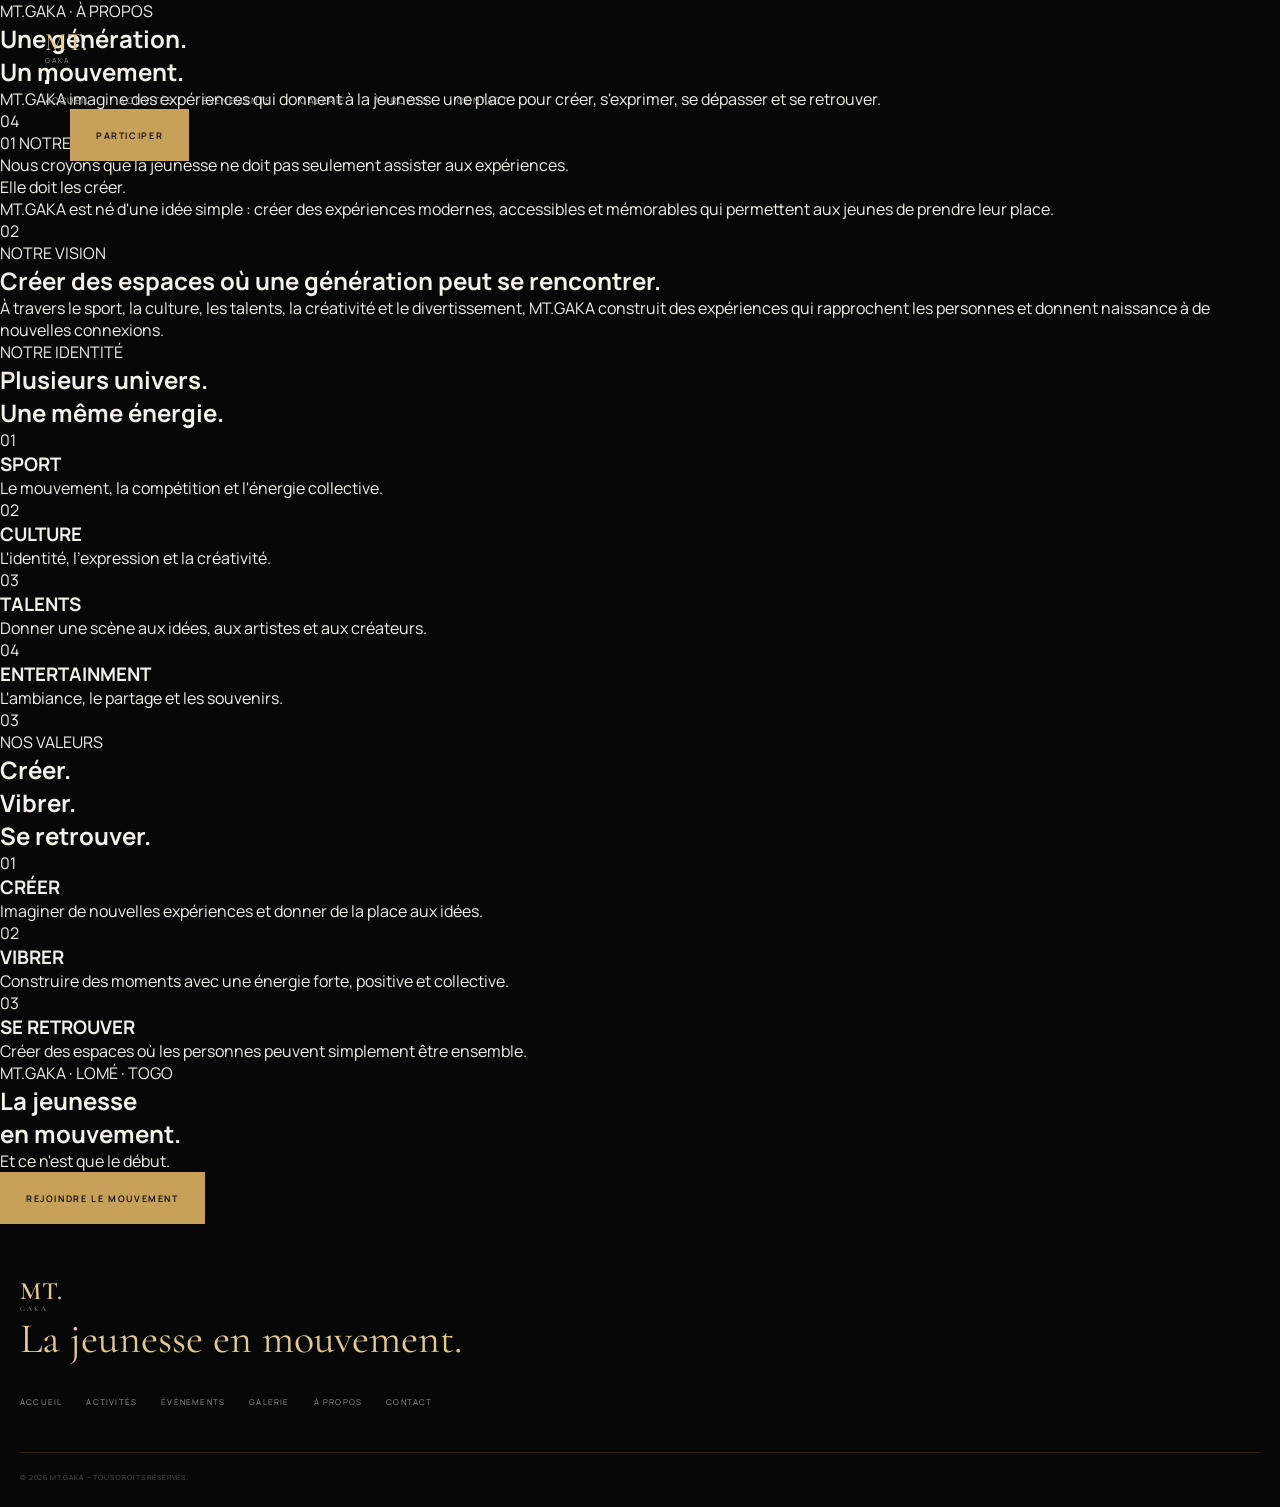
==== about.html @ 41eefadc "Créer la page À propos de MT.GAKA" ====
<!DOCTYPE html>
<html lang="fr">
<head>
    <meta charset="UTF-8">

    <meta
        name="viewport"
        content="width=device-width, initial-scale=1.0"
    >

    <meta
        name="description"
        content="Découvrez l'identité, la vision et l'univers de MT.GAKA."
    >

    <title>À propos — MT.GAKA</title>

    <link rel="preconnect" href="https://fonts.googleapis.com">
    <link rel="preconnect" href="https://fonts.gstatic.com" crossorigin>

    <link
        href="https://fonts.googleapis.com/css2?family=Cormorant+Garamond:wght@400;500;600;700&family=Manrope:wght@300;400;500;600;700&display=swap"
        rel="stylesheet"
    >

    <link rel="stylesheet" href="css/style.css">
</head>

<body>

    <!-- HEADER -->
    <header class="site-header">

        <a href="index.html" class="brand">
            <span class="brand-mark">MT.</span>
            <span class="brand-name">GAKA</span>
        </a>

        <button
            class="menu-open"
            aria-label="Ouvrir le menu"
        >
            <span></span>
            <span></span>
        </button>

        <nav class="main-navigation">

            <ul>

                <li>
                    <a href="index.html">
                        Accueil
                    </a>
                </li>

                <li>
                    <a href="activites.html">
                        Activités
                    </a>
                </li>

                <li>
                    <a href="evenements.html">
                        Événements
                    </a>
                </li>

                <li>
                    <a href="galerie.html">
                        Galerie
                    </a>
                </li>

                <li>
                    <a
                        href="about.html"
                        class="active"
                    >
                        À propos
                    </a>
                </li>

                <li>
                    <a href="contact.html">
                        Contact
                    </a>
                </li>

            </ul>

        </nav>

        <a
            href="evenements.html"
            class="header-action primary-button"
        >
            Participer
        </a>

    </header>


    <main>

        <!-- HERO -->
        <section class="about-hero">

            <div class="about-hero-content">

                <p class="section-eyebrow">
                    MT.GAKA · À PROPOS
                </p>

                <h1>
                    Une génération.<br>
                    Un mouvement.
                </h1>

                <p>
                    MT.GAKA imagine des expériences qui donnent
                    à la jeunesse une place pour créer, s'exprimer,
                    se dépasser et se retrouver.
                </p>

            </div>

            <div class="about-hero-number">
                04
            </div>

        </section>


        <!-- MANIFESTO -->
        <section class="about-manifesto">

            <div class="about-manifesto-label">
                <span>01</span>
                <span>NOTRE MANIFESTE</span>
            </div>

            <div class="about-manifesto-content">

                <p class="about-big-statement">
                    Nous croyons que la jeunesse
                    ne doit pas seulement assister
                    aux expériences.
                </p>

                <p class="about-highlight">
                    Elle doit les créer.
                </p>

                <p>
                    MT.GAKA est né d'une idée simple :
                    créer des expériences modernes,
                    accessibles et mémorables qui
                    permettent aux jeunes de prendre
                    leur place.
                </p>

            </div>

        </section>


        <!-- VISION -->
        <section class="about-vision">

            <div class="about-section-number">
                02
            </div>

            <div class="about-vision-content">

                <p class="section-eyebrow">
                    NOTRE VISION
                </p>

                <h2>
                    Créer des espaces
                    où une génération
                    peut se rencontrer.
                </h2>

                <p>
                    À travers le sport, la culture, les talents,
                    la créativité et le divertissement, MT.GAKA
                    construit des expériences qui rapprochent
                    les personnes et donnent naissance à de
                    nouvelles connexions.
                </p>

            </div>

        </section>


        <!-- IDENTITY -->
        <section class="about-identity">

            <div class="about-identity-header">

                <p class="section-eyebrow">
                    NOTRE IDENTITÉ
                </p>

                <h2>
                    Plusieurs univers.<br>
                    Une même énergie.
                </h2>

            </div>


            <div class="about-identity-grid">

                <article>

                    <span>
                        01
                    </span>

                    <h3>
                        SPORT
                    </h3>

                    <p>
                        Le mouvement, la compétition
                        et l'énergie collective.
                    </p>

                </article>


                <article>

                    <span>
                        02
                    </span>

                    <h3>
                        CULTURE
                    </h3>

                    <p>
                        L'identité, l'expression
                        et la créativité.
                    </p>

                </article>


                <article>

                    <span>
                        03
                    </span>

                    <h3>
                        TALENTS
                    </h3>

                    <p>
                        Donner une scène aux idées,
                        aux artistes et aux créateurs.
                    </p>

                </article>


                <article>

                    <span>
                        04
                    </span>

                    <h3>
                        ENTERTAINMENT
                    </h3>

                    <p>
                        L'ambiance, le partage
                        et les souvenirs.
                    </p>

                </article>

            </div>

        </section>


        <!-- VALUES -->
        <section class="about-values">

            <div class="about-section-number">
                03
            </div>

            <div class="about-values-content">

                <p class="section-eyebrow">
                    NOS VALEURS
                </p>

                <h2>
                    Créer.<br>
                    Vibrer.<br>
                    Se retrouver.
                </h2>

            </div>


            <div class="about-values-list">

                <div class="about-value">

                    <span>
                        01
                    </span>

                    <div>

                        <h3>
                            CRÉER
                        </h3>

                        <p>
                            Imaginer de nouvelles expériences
                            et donner de la place aux idées.
                        </p>

                    </div>

                </div>


                <div class="about-value">

                    <span>
                        02
                    </span>

                    <div>

                        <h3>
                            VIBRER
                        </h3>

                        <p>
                            Construire des moments avec une
                            énergie forte, positive et collective.
                        </p>

                    </div>

                </div>


                <div class="about-value">

                    <span>
                        03
                    </span>

                    <div>

                        <h3>
                            SE RETROUVER
                        </h3>

                        <p>
                            Créer des espaces où les personnes
                            peuvent simplement être ensemble.
                        </p>

                    </div>

                </div>

            </div>

        </section>


        <!-- CLOSING -->
        <section class="about-closing">

            <p class="section-eyebrow">
                MT.GAKA · LOMÉ · TOGO
            </p>

            <h2>
                La jeunesse<br>
                en mouvement.
            </h2>

            <p>
                Et ce n'est que le début.
            </p>

            <a
                href="evenements.html"
                class="primary-button"
            >
                Rejoindre le mouvement
            </a>

        </section>

    </main>


    <!-- FOOTER -->
    <footer class="site-footer">

        <div class="footer-main">

            <div class="footer-brand">

                <a href="index.html" class="brand">
                    <span class="brand-mark">MT.</span>
                    <span class="brand-name">GAKA</span>
                </a>

                <p>
                    La jeunesse en mouvement.
                </p>

            </div>


            <div class="footer-navigation">

                <a href="index.html">
                    Accueil
                </a>

                <a href="activites.html">
                    Activités
                </a>

                <a href="evenements.html">
                    Événements
                </a>

                <a href="galerie.html">
                    Galerie
                </a>

                <a href="about.html">
                    À propos
                </a>

                <a href="contact.html">
                    Contact
                </a>

            </div>

        </div>


        <div class="footer-bottom">

            <span>
                © <span id="current-year"></span> MT.GAKA
            </span>

            <span>
                LOMÉ · TOGO
            </span>

        </div>

    </footer>


    <script src="js/script.js"></script>

</body>
</html>
---- css/style.css ----
@import url('https://fonts.googleapis.com/css2?family=Cormorant+Garamond:wght@400;500;600;700&family=Manrope:wght@300;400;500;600;700&display=swap');

/* =========================================================
   MT.GAKA — PREMIUM EVENT EXPERIENCE
   ========================================================= */

:root {
    --black: #070707;
    --black-2: #0d0d0d;
    --black-3: #151515;

    --gold: #c7a15a;
    --gold-light: #e2c98d;
    --gold-dark: #80602b;

    --white: #f5f1e9;
    --muted: #96928a;
    --line: rgba(199, 161, 90, 0.22);

    --serif: "Cormorant Garamond", Georgia, serif;
    --sans: "Manrope", Arial, sans-serif;

    --max-width: 1200px;
}


/* =========================================================
   RESET
   ========================================================= */

* {
    margin: 0;
    padding: 0;
    box-sizing: border-box;
}

html {
    scroll-behavior: smooth;
}

body {
    background: var(--black);
    color: var(--white);
    font-family: var(--sans);
    overflow-x: hidden;
}

body.menu-is-open {
    overflow: hidden;
}

a {
    color: inherit;
    text-decoration: none;
}

button {
    font: inherit;
}

img {
    display: block;
    width: 100%;
}


/* =========================================================
   BACKGROUND
   ========================================================= */

.luxury-background {
    position: fixed;
    inset: 0;
    z-index: -20;
    overflow: hidden;
    background:
        radial-gradient(
            circle at 50% 20%,
            rgba(199,161,90,0.07),
            transparent 35%
        ),
        #070707;
}

.luxury-background::before {
    content: "";
    position: absolute;
    inset: -50%;
    background:
        linear-gradient(
            115deg,
            transparent 38%,
            rgba(199,161,90,0.045) 47%,
            transparent 56%
        );
    animation: atmosphere 18s ease-in-out infinite alternate;
}

.luxury-background::after {
    content: "";
    position: absolute;
    inset: 0;
    opacity: 0.12;
    background-image:
        linear-gradient(
            rgba(255,255,255,0.025) 1px,
            transparent 1px
        ),
        linear-gradient(
            90deg,
            rgba(255,255,255,0.025) 1px,
            transparent 1px
        );
    background-size: 80px 80px;
}

.light-beam {
    position: absolute;
    width: 300px;
    height: 130%;
    top: -15%;
    background:
        linear-gradient(
            90deg,
            transparent,
            rgba(199,161,90,0.045),
            transparent
        );
    filter: blur(18px);
    transform: rotate(22deg);
}

.beam-one {
    left: -15%;
    animation: beamOne 15s ease-in-out infinite alternate;
}

.beam-two {
    right: -15%;
    animation: beamTwo 19s ease-in-out infinite alternate;
}

.gold-glow {
    position: absolute;
    width: 360px;
    height: 360px;
    border-radius: 50%;
    background: rgba(199,161,90,0.055);
    filter: blur(100px);
}

.glow-one {
    top: 5%;
    left: -150px;
    animation: glowOne 13s ease-in-out infinite alternate;
}

.glow-two {
    top: 50%;
    right: -160px;
    animation: glowTwo 17s ease-in-out infinite alternate;
}

.ambient-lines span {
    position: absolute;
    width: 1px;
    height: 42vh;
    background:
        linear-gradient(
            to bottom,
            transparent,
            rgba(199,161,90,0.14),
            transparent
        );
}

.ambient-lines span:nth-child(1) {
    left: 13%;
    top: 5%;
    animation: lineMove 11s ease-in-out infinite alternate;
}

.ambient-lines span:nth-child(2) {
    left: 52%;
    top: 30%;
    animation: lineMove 14s ease-in-out infinite alternate-reverse;
}

.ambient-lines span:nth-child(3) {
    right: 15%;
    top: 8%;
    animation: lineMove 12s ease-in-out infinite alternate;
}


/* =========================================================
   HEADER
   ========================================================= */

.site-header {
    position: fixed;
    top: 0;
    left: 0;
    width: 100%;
    z-index: 1000;
    padding: 22px 20px;
    border-bottom: 1px solid transparent;
    transition:
        background 0.4s ease,
        padding 0.4s ease,
        border-color 0.4s ease;
}

.site-header.header-scrolled {
    padding: 14px 20px;
    background: rgba(7,7,7,0.84);
    border-color: var(--line);
    backdrop-filter: blur(18px);
    -webkit-backdrop-filter: blur(18px);
}

.header-inner {
    width: min(100%, var(--max-width));
    margin: auto;
    display: flex;
    align-items: center;
    justify-content: space-between;
}

.brand {
    display: flex;
    flex-direction: column;
    gap: 1px;
}

.brand-mark {
    color: var(--gold-light);
    font-family: var(--serif);
    font-size: 25px;
    font-weight: 600;
    letter-spacing: 0.03em;
    line-height: 1;
}

.brand-name {
    color: var(--muted);
    font-size: 7px;
    letter-spacing: 0.28em;
    text-transform: uppercase;
}

.main-navigation {
    display: none;
}

.main-navigation ul {
    display: flex;
    align-items: center;
    gap: 28px;
    list-style: none;
}

.main-navigation a {
    position: relative;
    color: #bcb8b0;
    font-size: 9px;
    letter-spacing: 0.16em;
    text-transform: uppercase;
    transition: color 0.3s ease;
}

.main-navigation a::after {
    content: "";
    position: absolute;
    left: 0;
    bottom: -7px;
    width: 0;
    height: 1px;
    background: var(--gold);
    transition: width 0.3s ease;
}

.main-navigation a:hover {
    color: var(--gold-light);
}

.main-navigation a:hover::after {
    width: 100%;
}

.header-action {
    display: none;
}


/* =========================================================
   MENU BUTTON
   ========================================================= */

.menu-toggle {
    width: 44px;
    height: 44px;
    display: flex;
    align-items: center;
    justify-content: center;
    border: 1px solid var(--line);
    background: rgba(255,255,255,0.02);
    color: var(--gold-light);
    cursor: pointer;
}

.menu-toggle span,
.menu-toggle span::before,
.menu-toggle span::after {
    width: 19px;
    height: 1px;
    background: currentColor;
    display: block;
}

.menu-toggle span {
    position: relative;
}

.menu-toggle span::before,
.menu-toggle span::after {
    content: "";
    position: absolute;
    left: 0;
}

.menu-toggle span::before {
    top: -6px;
}

.menu-toggle span::after {
    top: 6px;
}


/* =========================================================
   MOBILE MENU
   ========================================================= */

.main-navigation.menu-open {
    display: block;
    position: fixed;
    inset: 0;
    z-index: -1;
    padding: 125px 35px 40px;
    background: rgba(7,7,7,0.97);
    backdrop-filter: blur(25px);
    -webkit-backdrop-filter: blur(25px);
}

.main-navigation.menu-open ul {
    display: flex;
    flex-direction: column;
    align-items: flex-start;
    gap: 28px;
}

.main-navigation.menu-open a {
    font-size: 14px;
    letter-spacing: 0.18em;
}


/* =========================================================
   BUTTONS
   ========================================================= */

.primary-button,
.secondary-button {
    min-height: 52px;
    padding: 0 26px;
    display: inline-flex;
    align-items: center;
    justify-content: center;
    font-size: 9px;
    font-weight: 600;
    letter-spacing: 0.18em;
    text-transform: uppercase;
    transition:
        transform 0.3s ease,
        background 0.3s ease,
        border-color 0.3s ease,
        color 0.3s ease;
}

.primary-button {
    background: var(--gold);
    color: #080808;
}

.primary-button:hover {
    background: var(--gold-light);
    transform: translateY(-3px);
}

.secondary-button {
    border: 1px solid var(--line);
    background: rgba(255,255,255,0.015);
    color: var(--white);
}

.secondary-button:hover {
    border-color: var(--gold);
    color: var(--gold-light);
    transform: translateY(-3px);
}


/* =========================================================
   HERO
   ========================================================= */

.hero-section {
    position: relative;
    min-height: 100svh;
    padding: 145px 20px 100px;
    display: flex;
    align-items: center;
    overflow: hidden;
}

.hero-content {
    position: relative;
    z-index: 5;
    width: min(100%, var(--max-width));
    margin: auto;
}

.hero-eyebrow {
    display: flex;
    align-items: center;
    gap: 12px;
    margin-bottom: 25px;
    color: var(--gold-light);
    font-size: 8px;
    font-weight: 600;
    letter-spacing: 0.3em;
    text-transform: uppercase;
}

.hero-eyebrow::before {
    content: "";
    width: 34px;
    height: 1px;
    background: var(--gold);
}

.hero-title {
    max-width: 900px;
    font-family: var(--serif);
    font-size: clamp(76px, 22vw, 190px);
    font-weight: 500;
    line-height: 0.72;
    letter-spacing: -0.065em;
}

.hero-title span {
    display: block;
    color: var(--gold-light);
}

.hero-tagline {
    margin-top: 38px;
    max-width: 560px;
    font-family: var(--serif);
    font-size: clamp(31px, 8vw, 62px);
    line-height: 0.94;
    color: var(--white);
}

.hero-description {
    max-width: 500px;
    margin-top: 25px;
    color: var(--muted);
    font-size: 12px;
    line-height: 1.9;
}

.hero-actions {
    display: flex;
    flex-wrap: wrap;
    gap: 11px;
    margin-top: 32px;
}


/* =========================================================
   HERO ART
   ========================================================= */

.hero-visual {
    position: absolute;
    z-index: 1;
    width: 520px;
    height: 520px;
    right: -48%;
    top: 50%;
    transform: translateY(-50%);
    opacity: 0.8;
    pointer-events: none;
    transition: transform 0.5s ease-out;
}

.hero-ring {
    position: absolute;
    border-radius: 50%;
    border: 1px solid rgba(199,161,90,0.17);
}

.ring-one {
    inset: 2%;
    animation: rotate 28s linear infinite;
}

.ring-two {
    inset: 17%;
    border-color: rgba(199,161,90,0.32);
    animation: rotateReverse 19s linear infinite;
}

.ring-three {
    inset: 33%;
    border-color: rgba(245,241,233,0.09);
    animation: pulseRing 6s ease-in-out infinite;
}

.hero-cross {
    position: absolute;
    inset: 8%;
}

.hero-cross::before,
.hero-cross::after {
    content: "";
    position: absolute;
    top: 50%;
    left: 0;
    width: 100%;
    height: 1px;
    background:
        linear-gradient(
            90deg,
            transparent,
            rgba(199,161,90,0.4),
            transparent
        );
}

.hero-cross::after {
    transform: rotate(90deg);
}

.hero-core {
    position: absolute;
    inset: 42%;
    border: 1px solid var(--gold);
    transform: rotate(45deg);
    animation: core 6s ease-in-out infinite;
}

.hero-art-number {
    position: absolute;
    top: 13%;
    left: 12%;
    font-family: var(--serif);
    font-size: 25px;
    color: var(--gold-light);
}

.hero-art-label {
    position: absolute;
    right: 7%;
    bottom: 14%;
    color: var(--gold-light);
    font-size: 7px;
    letter-spacing: 0.35em;
    writing-mode: vertical-rl;
}


/* =========================================================
   HERO FOOTER
   ========================================================= */

.hero-footer {
    position: absolute;
    bottom: 27px;
    left: 20px;
    right: 20px;
    width: min(calc(100% - 40px), var(--max-width));
    margin: auto;
    display: flex;
    justify-content: space-between;
    align-items: flex-end;
}

.hero-categories {
    display: flex;
    flex-wrap: wrap;
    gap: 7px 18px;
}

.hero-categories span {
    color: #77736d;
    font-size: 7px;
    letter-spacing: 0.2em;
}

.scroll-indicator {
    display: flex;
    flex-direction: column;
    align-items: center;
    gap: 7px;
    color: #77736d;
    font-size: 7px;
    letter-spacing: 0.18em;
    text-transform: uppercase;
}

.scroll-line {
    width: 1px;
    height: 35px;
    background:
        linear-gradient(
            to bottom,
            var(--gold),
            transparent
        );
    animation: scroll 2s ease-in-out infinite;
}


/* =========================================================
   GLOBAL SECTIONS
   ========================================================= */

.section-container {
    width: min(calc(100% - 40px), var(--max-width));
    margin: auto;
}

.section-label {
    margin-bottom: 18px;
    color: var(--gold-light);
    font-size: 8px;
    font-weight: 600;
    letter-spacing: 0.3em;
    text-transform: uppercase;
}

.section-title {
    font-family: var(--serif);
    font-size: clamp(48px, 12vw, 90px);
    font-weight: 500;
    line-height: 0.9;
    letter-spacing: -0.045em;
}

.section-title span {
    color: var(--gold-light);
}

.section-text {
    color: var(--muted);
    font-size: 12px;
    line-height: 1.9;
}


/* =========================================================
   INTRO
   ========================================================= */

.luxury-intro {
    position: relative;
    padding: 125px 0;
    border-top: 1px solid var(--line);
}

.intro-grid {
    display: grid;
    gap: 45px;
}

.intro-number {
    font-family: var(--serif);
    font-size: 95px;
    line-height: 0.7;
    color: rgba(199,161,90,0.11);
}

.intro-content {
    max-width: 700px;
}

.intro-content .section-text {
    margin-top: 27px;
}

.intro-signature {
    margin-top: 30px;
    font-family: var(--serif);
    font-size: 29px;
    color: var(--gold-light);
}


/* =========================================================
   EXPERIENCE
   ========================================================= */

.experience-section {
    padding: 105px 0 135px;
}

.experience-heading {
    max-width: 720px;
    margin-bottom: 70px;
}

.experience-grid {
    display: grid;
    border-top: 1px solid var(--line);
}

.experience-item {
    position: relative;
    padding: 37px 40px 37px 0;
    border-bottom: 1px solid var(--line);
    transition:
        padding 0.4s ease,
        background 0.4s ease;
}

.experience-item:hover {
    padding-left: 15px;
    background: rgba(199,161,90,0.015);
}

.experience-number {
    display: block;
    margin-bottom: 17px;
    color: var(--gold);
    font-size: 8px;
    letter-spacing: 0.22em;
}

.experience-item h3 {
    font-family: var(--serif);
    font-size: 46px;
    font-weight: 500;
    line-height: 0.95;
}

.experience-item p {
    max-width: 480px;
    margin-top: 15px;
    color: var(--muted);
    font-size: 11px;
    line-height: 1.8;
}

.experience-arrow {
    position: absolute;
    right: 0;
    top: 50%;
    color: var(--gold);
    font-size: 23px;
    transform: translateY(-50%);
    transition: transform 0.3s ease;
}

.experience-item:hover .experience-arrow {
    transform: translate(8px, -50%);
}


/* =========================================================
   FINAL CTA
   ========================================================= */

.final-cta {
    position: relative;
    padding: 115px 20px;
    text-align: center;
    overflow: hidden;
    border-top: 1px solid var(--line);
    border-bottom: 1px solid var(--line);
}

.final-cta::before {
    content: "";
    position: absolute;
    width: 460px;
    height: 460px;
    top: 50%;
    left: 50%;
    border: 1px solid rgba(199,161,90,0.1);
    border-radius: 50%;
    transform: translate(-50%, -50%);
    box-shadow:
        0 0 0 70px rgba(199,161,90,0.025),
        0 0 0 140px rgba(199,161,90,0.012);
    animation: cta 8s ease-in-out infinite;
}

.final-cta-content {
    position: relative;
    z-index: 2;
}

.final-cta .section-title {
    max-width: 900px;
    margin: auto;
}

.final-cta p {
    max-width: 500px;
    margin: 25px auto 30px;
    color: var(--muted);
    font-size: 12px;
    line-height: 1.9;
}


/* =========================================================
   FOOTER
   ========================================================= */

.site-footer {
    padding: 55px 20px 25px;
}

.footer-inner {
    width: min(100%, var(--max-width));
    margin: auto;
}

.footer-brand {
    font-family: var(--serif);
    font-size: 42px;
    color: var(--gold-light);
}

.footer-tagline {
    margin-top: 5px;
    color: var(--muted);
    font-size: 8px;
    letter-spacing: 0.22em;
    text-transform: uppercase;
}

.footer-navigation {
    display: flex;
    flex-wrap: wrap;
    gap: 14px 24px;
    margin-top: 32px;
}

.footer-navigation a {
    color: var(--muted);
    font-size: 8px;
    letter-spacing: 0.15em;
    text-transform: uppercase;
    transition: color 0.3s ease;
}

.footer-navigation a:hover {
    color: var(--gold-light);
}

.footer-bottom {
    margin-top: 45px;
    padding-top: 20px;
    border-top: 1px solid var(--line);
    color: #55524d;
    font-size: 7px;
    letter-spacing: 0.12em;
    text-transform: uppercase;
}


/* =========================================================
   TABLET
   ========================================================= */

@media (min-width: 700px) {

    .site-header {
        padding: 25px 35px;
    }

    .site-header.header-scrolled {
        padding: 15px 35px;
    }

    .main-navigation {
        display: block;
        margin-left: auto;
    }

    .header-action {
        display: inline-flex;
        margin-left: 25px;
    }

    .menu-toggle {
        display: none;
    }

    .hero-section {
        padding-left: 35px;
        padding-right: 35px;
    }

    .hero-visual {
        right: -15%;
        width: 650px;
        height: 650px;
    }

    .hero-footer {
        left: 35px;
        right: 35px;
    }

    .intro-grid {
        grid-template-columns: 150px 1fr;
        gap: 55px;
    }

    .experience-grid {
        grid-template-columns: 1fr 1fr;
        column-gap: 50px;
    }

    .experience-item:nth-child(odd) {
        padding-right: 35px;
        border-right: 1px solid var(--line);
    }

    .experience-item:nth-child(even) {
        padding-left: 35px;
    }
}


/* =========================================================
   DESKTOP
   ========================================================= */

@media (min-width: 1000px) {

    .site-header {
        padding: 30px 45px;
    }

    .site-header.header-scrolled {
        padding: 17px 45px;
    }

    .hero-section {
        padding-left: 45px;
        padding-right: 45px;
    }

    .hero-visual {
        right: -5%;
        width: 720px;
        height: 720px;
    }

    .hero-description {
        font-size: 13px;
    }

    .luxury-intro {
        padding: 180px 0;
    }

    .experience-section {
        padding: 160px 0;
    }

    .experience-item {
        padding-top: 50px;
        padding-bottom: 50px;
    }

    .experience-item h3 {
        font-size: 58px;
    }

    .final-cta {
        padding: 180px 20px;
    }
}


/* =========================================================
   ANIMATIONS
   ========================================================= */

@keyframes atmosphere {

    0% {
        transform: translateX(-7%) rotate(0deg);
    }

    100% {
        transform: translateX(7%) rotate(2deg);
    }
}

@keyframes beamOne {

    0% {
        transform: translateX(-100px) rotate(22deg);
        opacity: 0.2;
    }

    100% {
        transform: translateX(380px) rotate(27deg);
        opacity: 1;
    }
}

@keyframes beamTwo {

    0% {
        transform: translateX(100px) rotate(22deg);
        opacity: 0.15;
    }

    100% {
        transform: translateX(-350px) rotate(17deg);
        opacity: 0.8;
    }
}

@keyframes glowOne {

    from {
        transform: translate(0,0);
    }

    to {
        transform: translate(120px,90px);
    }
}

@keyframes glowTwo {

    from {
        transform: translate(0,0);
    }

    to {
        transform: translate(-130px,-80px);
    }
}

@keyframes lineMove {

    from {
        transform: translateY(-30px);
        opacity: 0.2;
    }

    to {
        transform: translateY(70px);
        opacity: 0.7;
    }
}

@keyframes rotate {

    from {
        transform: rotate(0deg);
    }

    to {
        transform: rotate(360deg);
    }
}

@keyframes rotateReverse {

    from {
        transform: rotate(360deg);
    }

    to {
        transform: rotate(0deg);
    }
}

@keyframes pulseRing {

    0%,
    100% {
        transform: scale(1);
        opacity: 0.35;
    }

    50% {
        transform: scale(1.08);
        opacity: 0.9;
    }
}

@keyframes core {

    0%,
    100% {
        transform: rotate(45deg) translate(0,0);
    }

    50% {
        transform: rotate(135deg) translate(9px,9px);
    }
}

@keyframes scroll {

    0%,
    100% {
        opacity: 0.3;
        transform: scaleY(0.7);
    }

    50% {
        opacity: 1;
        transform: scaleY(1);
    }
}

@keyframes cta {

    0%,
    100% {
        transform: translate(-50%, -50%) scale(1);
        opacity: 0.4;
    }

    50% {
        transform: translate(-50%, -50%) scale(1.08);
        opacity: 1;
    }
}


/* =========================================================
   REDUCED MOTION
   ========================================================= */

@media (prefers-reduced-motion: reduce) {

    *,
    *::before,
    *::after {
        animation-duration: 0.01ms !important;
        animation-iteration-count: 1 !important;
        scroll-behavior: auto !important;
        transition-duration: 0.01ms !important;
    }
}
/* =========================================
   NEXT EVENT — MT.GAKA EXPERIENCE 001
   ========================================= */

.next-event-section {
    position: relative;
    padding: 8rem 1.25rem;
    overflow: hidden;
}

.next-event-frame {
    position: relative;
    max-width: 1200px;
    margin: 0 auto;
    border: 1px solid rgba(214, 170, 78, 0.25);
    background:
        linear-gradient(
            135deg,
            rgba(255,255,255,0.035),
            rgba(255,255,255,0.01)
        );
    overflow: hidden;
}

.next-event-frame::before {
    content: "";
    position: absolute;
    inset: 0;
    background:
        linear-gradient(
            90deg,
            transparent,
            rgba(214,170,78,0.07),
            transparent
        );
    transform: translateX(-100%);
    animation: eventLightSweep 9s ease-in-out infinite;
    pointer-events: none;
}

.next-event-top {
    display: flex;
    justify-content: space-between;
    align-items: center;
    padding: 1.25rem 1.5rem;
    border-bottom: 1px solid rgba(255,255,255,0.08);
}

.next-event-number {
    font-family: "Manrope", sans-serif;
    font-size: 0.65rem;
    letter-spacing: 0.2em;
    color: rgba(255,255,255,0.45);
}

.next-event-status {
    font-family: "Manrope", sans-serif;
    font-size: 0.6rem;
    letter-spacing: 0.22em;
    color: #d6aa4e;
}

.next-event-content {
    display: grid;
    grid-template-columns: 1fr;
    min-height: 620px;
}

.next-event-copy {
    position: relative;
    z-index: 2;
    padding: 4rem 1.5rem;
}

.next-event-copy h2 {
    margin: 1rem 0 1.75rem;
    font-family: "Cormorant Garamond", serif;
    font-size: clamp(3.2rem, 13vw, 7rem);
    font-weight: 400;
    line-height: 0.82;
    letter-spacing: -0.045em;
}

.next-event-copy h2 em {
    color: #d6aa4e;
    font-style: italic;
}

.next-event-description {
    max-width: 520px;
    margin-bottom: 2.5rem;
    font-family: "Manrope", sans-serif;
    font-size: 0.9rem;
    line-height: 1.9;
    color: rgba(255,255,255,0.58);
}

.event-details {
    display: grid;
    grid-template-columns: 1fr;
    gap: 1.25rem;
    margin-bottom: 2.5rem;
}

.event-details div {
    display: flex;
    flex-direction: column;
    gap: 0.35rem;
}

.event-details span {
    font-family: "Manrope", sans-serif;
    font-size: 0.55rem;
    letter-spacing: 0.2em;
    color: rgba(255,255,255,0.35);
}

.event-details strong {
    font-family: "Manrope", sans-serif;
    font-size: 0.75rem;
    font-weight: 500;
    letter-spacing: 0.04em;
    color: rgba(255,255,255,0.85);
}

.next-event-visual {
    position: relative;
    min-height: 430px;
    display: flex;
    justify-content: center;
    align-items: center;
    overflow: hidden;
    border-top: 1px solid rgba(255,255,255,0.08);
}

.event-circle {
    position: absolute;
    border: 1px solid rgba(214,170,78,0.35);
    border-radius: 50%;
}

.circle-large {
    width: 330px;
    height: 330px;
    animation: eventRotate 24s linear infinite;
}

.circle-medium {
    width: 230px;
    height: 230px;
    border-style: dashed;
    animation: eventRotateReverse 18s linear infinite;
}

.circle-small {
    width: 120px;
    height: 120px;
    box-shadow:
        0 0 60px rgba(214,170,78,0.12),
        inset 0 0 40px rgba(214,170,78,0.08);
}

.event-visual-text {
    position: relative;
    z-index: 2;
    display: flex;
    flex-direction: column;
    align-items: center;
    font-family: "Cormorant Garamond", serif;
    line-height: 0.75;
}

.event-visual-text span {
    font-size: 2rem;
    color: rgba(255,255,255,0.5);
}

.event-visual-text strong {
    font-size: 5rem;
    font-weight: 500;
    color: #f2e8d0;
}

.event-visual-text small {
    margin-top: 1.5rem;
    font-family: "Manrope", sans-serif;
    font-size: 0.55rem;
    letter-spacing: 0.3em;
    color: #d6aa4e;
}

.event-visual-label {
    position: absolute;
    right: 1.5rem;
    bottom: 1.5rem;
    font-family: "Manrope", sans-serif;
    font-size: 0.55rem;
    letter-spacing: 0.2em;
    color: rgba(255,255,255,0.35);
}

@keyframes eventLightSweep {
    0% {
        transform: translateX(-100%);
    }

    45%,
    100% {
        transform: translateX(100%);
    }
}

@keyframes eventRotate {
    from {
        transform: rotate(0deg);
    }

    to {
        transform: rotate(360deg);
    }
}

@keyframes eventRotateReverse {
    from {
        transform: rotate(360deg);
    }

    to {
        transform: rotate(0deg);
    }
}


/* =========================================
   TABLET / DESKTOP
   ========================================= */

@media (min-width: 768px) {

    .next-event-section {
        padding: 10rem 2rem;
    }

    .next-event-top {
        padding: 1.25rem 2rem;
    }

    .next-event-content {
        grid-template-columns: 1.05fr 0.95fr;
    }

    .next-event-copy {
        padding: 5rem 4rem;
    }

    .event-details {
        grid-template-columns: repeat(3, 1fr);
        gap: 2rem;
    }

    .next-event-visual {
        min-height: 620px;
        border-top: none;
        border-left: 1px solid rgba(255,255,255,0.08);
    }

    .circle-large {
        width: 450px;
        height: 450px;
    }

    .circle-medium {
        width: 315px;
        height: 315px;
    }

    .circle-small {
        width: 160px;
        height: 160px;
    }

    .event-visual-text strong {
        font-size: 7rem;
    }

    .event-visual-label {
        right: 2rem;
        bottom: 2rem;
    }
}


/* =========================================
   REDUCED MOTION
   ========================================= */

@media (prefers-reduced-motion: reduce) {

    .next-event-frame::before,
    .circle-large,
    .circle-medium {
        animation: none;
    }
}
/* =========================================
   ATMOSPHÈRE MT.GAKA
   ========================================= */

.atmosphere-section {
    position: relative;
    padding: 9rem 1.25rem 5rem;
    overflow: hidden;
}

.atmosphere-heading {
    max-width: 1200px;
    margin: 0 auto 4rem;
    display: grid;
    grid-template-columns: 1fr;
    gap: 2rem;
}

.atmosphere-heading h2 {
    margin: 1rem 0 0;
    font-family: "Cormorant Garamond", serif;
    font-size: clamp(3.5rem, 14vw, 7.5rem);
    font-weight: 400;
    line-height: 0.82;
    letter-spacing: -0.05em;
}

.atmosphere-heading h2 em {
    color: #d6aa4e;
    font-style: italic;
}

.atmosphere-intro {
    max-width: 430px;
    align-self: end;
    font-family: "Manrope", sans-serif;
    font-size: 0.85rem;
    line-height: 1.9;
    color: rgba(255,255,255,0.48);
}

.atmosphere-grid {
    max-width: 1200px;
    margin: 0 auto;
    display: grid;
    grid-template-columns: 1fr;
    gap: 1rem;
}

.atmosphere-card {
    position: relative;
    min-height: 320px;
    overflow: hidden;
    border: 1px solid rgba(255,255,255,0.08);
    background:
        radial-gradient(
            circle at 50% 45%,
            rgba(214,170,78,0.14),
            transparent 42%
        ),
        linear-gradient(
            145deg,
            #171717,
            #080808 65%
        );
}

.atmosphere-card::before {
    content: "";
    position: absolute;
    inset: -50%;
    background:
        repeating-linear-gradient(
            120deg,
            transparent 0,
            transparent 45px,
            rgba(214,170,78,0.045) 46px,
            transparent 47px
        );
    transform: rotate(8deg);
    animation: atmosphereMove 18s linear infinite;
}

.atmosphere-card::after {
    content: "";
    position: absolute;
    width: 180px;
    height: 180px;
    left: 50%;
    top: 50%;
    transform: translate(-50%, -50%);
    border: 1px solid rgba(214,170,78,0.18);
    border-radius: 50%;
    box-shadow:
        0 0 80px rgba(214,170,78,0.08),
        inset 0 0 50px rgba(214,170,78,0.04);
    transition: transform 0.8s ease, width 0.8s ease, height 0.8s ease;
}

.atmosphere-card:hover::after {
    width: 230px;
    height: 230px;
}

.atmosphere-placeholder {
    position: absolute;
    inset: 0;
    z-index: 2;
    display: flex;
    justify-content: center;
    align-items: center;
    flex-direction: column;
    font-family: "Cormorant Garamond", serif;
    line-height: 0.75;
    color: rgba(255,255,255,0.88);
}

.atmosphere-placeholder span {
    font-size: 1.4rem;
    letter-spacing: 0.08em;
}

.atmosphere-placeholder strong {
    margin-top: 0.2rem;
    font-size: clamp(4rem, 16vw, 7rem);
    font-weight: 500;
    color: #d6aa4e;
}

.atmosphere-placeholder small {
    margin-top: 1.5rem;
    font-family: "Manrope", sans-serif;
    font-size: 0.5rem;
    letter-spacing: 0.35em;
    color: rgba(255,255,255,0.4);
}

.atmosphere-overlay {
    position: absolute;
    z-index: 3;
    left: 1.25rem;
    right: 1.25rem;
    bottom: 1.25rem;
    display: flex;
    justify-content: space-between;
    align-items: center;
}

.atmosphere-overlay span {
    font-family: "Manrope", sans-serif;
    font-size: 0.55rem;
    letter-spacing: 0.18em;
    color: #d6aa4e;
}

.atmosphere-overlay p {
    margin: 0;
    font-family: "Manrope", sans-serif;
    font-size: 0.55rem;
    letter-spacing: 0.18em;
    color: rgba(255,255,255,0.55);
}

.atmosphere-tall {
    min-height: 420px;
}

.atmosphere-wide {
    min-height: 320px;
}

.atmosphere-small {
    min-height: 280px;
}

.atmosphere-footer {
    max-width: 1200px;
    margin: 1.5rem auto 0;
    display: flex;
    justify-content: space-between;
    gap: 1rem;
    font-family: "Manrope", sans-serif;
    font-size: 0.5rem;
    letter-spacing: 0.2em;
    color: rgba(255,255,255,0.3);
}

@keyframes atmosphereMove {
    from {
        transform: rotate(8deg) translate3d(0, 0, 0);
    }

    to {
        transform: rotate(8deg) translate3d(90px, 45px, 0);
    }
}


/* =========================================
   TABLET / DESKTOP
   ========================================= */

@media (min-width: 768px) {

    .atmosphere-section {
        padding: 12rem 2rem 6rem;
    }

    .atmosphere-heading {
        grid-template-columns: 1.2fr 0.8fr;
        align-items: end;
        margin-bottom: 5rem;
    }

    .atmosphere-grid {
        grid-template-columns: 1.15fr 0.85fr;
        grid-template-rows: 390px 300px;
        gap: 1.25rem;
    }

    .atmosphere-main {
        grid-row: span 2;
        min-height: 100%;
    }

    .atmosphere-tall {
        min-height: 100%;
    }

    .atmosphere-wide {
        min-height: 100%;
    }

    .atmosphere-small {
        display: none;
    }

    .atmosphere-placeholder strong {
        font-size: 7rem;
    }

    .atmosphere-card:hover .atmosphere-placeholder {
        transform: scale(1.03);
    }
}


/* =========================================
   MOBILE REFINEMENT
   ========================================= */

@media (max-width: 767px) {

    .atmosphere-footer {
        flex-direction: column;
        gap: 0.6rem;
    }

    .atmosphere-card {
        min-height: 330px;
    }

    .atmosphere-tall {
        min-height: 360px;
    }

    .atmosphere-wide {
        min-height: 300px;
    }

    .atmosphere-small {
        min-height: 260px;
    }
}

@media (prefers-reduced-motion: reduce) {

    .atmosphere-card::before {
        animation: none;
    }
}
/* =========================================
   À PROPOS DE MT.GAKA
   ========================================= */

.about-gaka-section {
    position: relative;
    padding: 9rem 1.25rem 5rem;
    overflow: hidden;
}

.about-gaka-inner {
    max-width: 1200px;
    margin: 0 auto;
}

.about-gaka-heading {
    display: grid;
    grid-template-columns: auto 1fr;
    gap: 1.5rem;
    align-items: start;
    margin-bottom: 5rem;
}

.about-gaka-heading .section-number {
    padding-top: 0.5rem;
    font-family: "Manrope", sans-serif;
    font-size: 0.6rem;
    letter-spacing: 0.2em;
    color: rgba(255,255,255,0.35);
}

.about-gaka-heading h2 {
    margin: 0.8rem 0 0;
    font-family: "Cormorant Garamond", serif;
    font-size: clamp(3.5rem, 14vw, 7.5rem);
    font-weight: 400;
    line-height: 0.82;
    letter-spacing: -0.05em;
}

.about-gaka-heading h2 em {
    color: #d6aa4e;
    font-style: italic;
}

.about-gaka-content {
    display: grid;
    grid-template-columns: 1fr;
    gap: 4rem;
    padding: 3rem 0;
    border-top: 1px solid rgba(255,255,255,0.1);
    border-bottom: 1px solid rgba(255,255,255,0.1);
}

.about-gaka-statement {
    position: relative;
}

.about-gaka-statement::before {
    content: "";
    position: absolute;
    top: -1.5rem;
    left: 0;
    width: 45px;
    height: 1px;
    background: #d6aa4e;
}

.about-big-text {
    max-width: 650px;
    margin: 0;
    font-family: "Cormorant Garamond", serif;
    font-size: clamp(2.2rem, 8vw, 4.8rem);
    line-height: 0.95;
    letter-spacing: -0.035em;
    color: rgba(255,255,255,0.82);
}

.about-big-text strong {
    font-weight: 500;
    color: #d6aa4e;
}

.about-gaka-copy {
    max-width: 480px;
}

.about-gaka-copy p {
    margin: 0 0 1.5rem;
    font-family: "Manrope", sans-serif;
    font-size: 0.82rem;
    line-height: 1.9;
    color: rgba(255,255,255,0.5);
}

.about-signature {
    display: flex;
    flex-direction: column;
    gap: 0.5rem;
    margin-top: 3rem;
    padding-top: 1.5rem;
    border-top: 1px solid rgba(255,255,255,0.08);
}

.about-signature span {
    font-family: "Cormorant Garamond", serif;
    font-size: 2rem;
    letter-spacing: 0.02em;
    color: #d6aa4e;
}

.about-signature small {
    font-family: "Manrope", sans-serif;
    font-size: 0.5rem;
    letter-spacing: 0.22em;
    color: rgba(255,255,255,0.3);
}

.about-gaka-bottom {
    display: flex;
    flex-wrap: wrap;
    gap: 1rem 2rem;
    padding-top: 1.5rem;
}

.about-gaka-bottom span {
    font-family: "Manrope", sans-serif;
    font-size: 0.5rem;
    letter-spacing: 0.2em;
    color: rgba(255,255,255,0.3);
}

.about-gaka-bottom span::before {
    content: "•";
    margin-right: 0.7rem;
    color: #d6aa4e;
}


/* =========================================
   TABLET / DESKTOP
   ========================================= */

@media (min-width: 768px) {

    .about-gaka-section {
        padding: 12rem 2rem 7rem;
    }

    .about-gaka-heading {
        gap: 3rem;
        margin-bottom: 7rem;
    }

    .about-gaka-content {
        grid-template-columns: 1.15fr 0.85fr;
        gap: 6rem;
        padding: 5rem 0;
        align-items: start;
    }

    .about-gaka-copy {
        padding-top: 0.5rem;
    }

    .about-gaka-bottom {
        justify-content: space-between;
        gap: 1rem;
    }
}


/* =========================================
   REDUCED MOTION
   ========================================= */

@media (prefers-reduced-motion: reduce) {

    .about-gaka-section * {
        scroll-behavior: auto;
    }
}
/* =========================================
   CONTACT MT.GAKA
   ========================================= */

.contact-gaka-section {
    position: relative;
    padding: 9rem 1.25rem 4rem;
    overflow: hidden;
}

.contact-gaka-inner {
    max-width: 1200px;
    margin: 0 auto;
}

.contact-gaka-top {
    display: grid;
    grid-template-columns: auto 1fr;
    gap: 1.5rem;
    align-items: start;
    margin-bottom: 5rem;
}

.contact-gaka-top .section-number {
    padding-top: 0.5rem;
    font-family: "Manrope", sans-serif;
    font-size: 0.6rem;
    letter-spacing: 0.2em;
    color: rgba(255,255,255,0.35);
}

.contact-gaka-top h2 {
    margin: 0.8rem 0 0;
    font-family: "Cormorant Garamond", serif;
    font-size: clamp(3.5rem, 14vw, 7.5rem);
    font-weight: 400;
    line-height: 0.82;
    letter-spacing: -0.05em;
}

.contact-gaka-top h2 em {
    color: #d6aa4e;
    font-style: italic;
}

.contact-gaka-content {
    display: grid;
    grid-template-columns: 1fr;
    gap: 4rem;
    padding: 3rem 0;
    border-top: 1px solid rgba(255,255,255,0.1);
}

.contact-gaka-intro {
    max-width: 500px;
}

.contact-gaka-intro p {
    margin: 0 0 1.5rem;
    font-family: "Manrope", sans-serif;
    font-size: 0.85rem;
    line-height: 1.9;
    color: rgba(255,255,255,0.5);
}

.contact-gaka-intro p:first-child {
    font-family: "Cormorant Garamond", serif;
    font-size: 1.7rem;
    line-height: 1.15;
    color: rgba(255,255,255,0.82);
}

.contact-gaka-links {
    border-top: 1px solid rgba(255,255,255,0.08);
}

.contact-link {
    position: relative;
    display: grid;
    grid-template-columns: 1fr auto;
    grid-template-rows: auto auto;
    gap: 0.4rem 1rem;
    padding: 1.5rem 0;
    border-bottom: 1px solid rgba(255,255,255,0.08);
    text-decoration: none;
    transition: padding 0.4s ease;
}

.contact-link::before {
    content: "";
    position: absolute;
    left: 0;
    bottom: -1px;
    width: 0;
    height: 1px;
    background: #d6aa4e;
    transition: width 0.5s ease;
}

.contact-link:hover {
    padding-left: 0.8rem;
}

.contact-link:hover::before {
    width: 100%;
}

.contact-link-label {
    grid-column: 1;
    font-family: "Manrope", sans-serif;
    font-size: 0.5rem;
    letter-spacing: 0.2em;
    color: rgba(255,255,255,0.3);
}

.contact-link strong {
    grid-column: 1;
    font-family: "Cormorant Garamond", serif;
    font-size: 1.8rem;
    font-weight: 400;
    color: rgba(255,255,255,0.85);
}

.contact-link-arrow {
    grid-column: 2;
    grid-row: 1 / span 2;
    align-self: center;
    font-family: "Manrope", sans-serif;
    font-size: 1.2rem;
    color: #d6aa4e;
    transition: transform 0.4s ease;
}

.contact-link:hover .contact-link-arrow {
    transform: translate(4px, -4px);
}

.contact-gaka-footer {
    display: flex;
    justify-content: space-between;
    gap: 1rem;
    padding-top: 1.5rem;
    font-family: "Manrope", sans-serif;
    font-size: 0.5rem;
    letter-spacing: 0.2em;
    color: rgba(255,255,255,0.3);
}

.contact-gaka-footer span:first-child {
    color: #d6aa4e;
}


/* =========================================
   TABLET / DESKTOP
   ========================================= */

@media (min-width: 768px) {

    .contact-gaka-section {
        padding: 12rem 2rem 6rem;
    }

    .contact-gaka-top {
        gap: 3rem;
        margin-bottom: 7rem;
    }

    .contact-gaka-content {
        grid-template-columns: 0.85fr 1.15fr;
        gap: 7rem;
        padding: 5rem 0;
        align-items: start;
    }

    .contact-gaka-intro {
        padding-top: 0.5rem;
    }

    .contact-gaka-intro p:first-child {
        font-size: 2rem;
    }
}


/* =========================================
   MOBILE
   ========================================= */

@media (max-width: 767px) {

    .contact-gaka-footer {
        flex-direction: column;
        gap: 0.7rem;
    }
}


/* =========================================
   REDUCED MOTION
   ========================================= */

@media (prefers-reduced-motion: reduce) {

    .contact-link,
    .contact-link-arrow {
        transition: none;
    }
}
/* =========================================================
   MT.GAKA — PAGE ACTIVITÉS
   ========================================================= */

.page-hero {
    position: relative;
    min-height: 88vh;
    padding: 150px 24px 90px;
    display: flex;
    flex-direction: column;
    justify-content: center;
    overflow: hidden;
    border-bottom: 1px solid rgba(255, 255, 255, 0.08);
}

.page-hero::before {
    content: "";
    position: absolute;
    width: 420px;
    height: 420px;
    right: -180px;
    top: 20%;
    border: 1px solid rgba(212, 175, 55, 0.18);
    border-radius: 50%;
    animation: activitiesOrbit 18s linear infinite;
}

.page-hero::after {
    content: "";
    position: absolute;
    width: 280px;
    height: 280px;
    right: -110px;
    top: 31%;
    border: 1px solid rgba(212, 175, 55, 0.10);
    border-radius: 50%;
    animation: activitiesOrbitReverse 13s linear infinite;
}

.page-hero-content {
    position: relative;
    z-index: 2;
    max-width: 650px;
}

.page-hero h1 {
    margin: 20px 0 28px;
    font-family: "Cormorant Garamond", serif;
    font-size: clamp(3.2rem, 15vw, 7rem);
    line-height: 0.88;
    font-weight: 500;
    letter-spacing: -0.04em;
    text-transform: uppercase;
}

.page-hero-text {
    max-width: 500px;
    color: rgba(255, 255, 255, 0.62);
    font-size: 0.88rem;
    line-height: 1.9;
    font-weight: 300;
}

.page-hero-number {
    position: absolute;
    right: 24px;
    bottom: 35px;
    font-family: "Cormorant Garamond", serif;
    font-size: 8rem;
    line-height: 1;
    color: rgba(212, 175, 55, 0.08);
    z-index: 1;
}


/* INTRO */

.activities-intro {
    position: relative;
    padding: 110px 24px;
    display: grid;
    grid-template-columns: 1fr;
    gap: 50px;
    background:
        linear-gradient(
            135deg,
            rgba(212, 175, 55, 0.035),
            transparent 45%
        );
}

.activities-intro-label {
    display: flex;
    justify-content: space-between;
    align-items: center;
    padding-bottom: 18px;
    border-bottom: 1px solid rgba(255, 255, 255, 0.1);
    color: rgba(255, 255, 255, 0.4);
    font-size: 0.62rem;
    letter-spacing: 0.2em;
}

.activities-intro-label span:first-child {
    color: rgba(212, 175, 55, 0.8);
}

.activities-intro-content {
    max-width: 720px;
}

.activities-intro-content .large-statement {
    margin: 0 0 35px;
    font-family: "Cormorant Garamond", serif;
    font-size: clamp(2.5rem, 10vw, 5.5rem);
    line-height: 0.95;
    font-weight: 500;
    letter-spacing: -0.035em;
}

.activities-intro-content > p:last-child {
    max-width: 520px;
    margin: 0;
    color: rgba(255, 255, 255, 0.55);
    font-size: 0.85rem;
    line-height: 1.9;
}


/* ACTIVITY DETAILS */

.activity-detail {
    position: relative;
    min-height: 780px;
    padding: 90px 24px;
    display: flex;
    flex-direction: column;
    justify-content: flex-end;
    overflow: hidden;
    border-top: 1px solid rgba(255, 255, 255, 0.07);
}

.activity-detail::before {
    content: "";
    position: absolute;
    width: 500px;
    height: 500px;
    top: 50%;
    left: 50%;
    transform: translate(-50%, -50%);
    border: 1px solid rgba(212, 175, 55, 0.12);
    border-radius: 50%;
}

.activity-detail::after {
    content: "";
    position: absolute;
    width: 330px;
    height: 330px;
    top: 50%;
    left: 50%;
    transform: translate(-50%, -50%);
    border: 1px solid rgba(255, 255, 255, 0.07);
    border-radius: 50%;
}

.activity-detail-number {
    position: absolute;
    top: 35px;
    left: 24px;
    font-family: "Cormorant Garamond", serif;
    font-size: 1rem;
    color: rgba(212, 175, 55, 0.8);
    letter-spacing: 0.15em;
}

.activity-detail-visual {
    position: absolute;
    inset: 0;
    display: flex;
    flex-direction: column;
    justify-content: center;
    align-items: center;
    pointer-events: none;
}

.activity-visual-word {
    position: relative;
    z-index: 2;
    font-family: "Cormorant Garamond", serif;
    font-size: clamp(4rem, 20vw, 10rem);
    line-height: 0.8;
    font-weight: 600;
    letter-spacing: -0.06em;
    color: rgba(255, 255, 255, 0.035);
    text-transform: uppercase;
}

.activity-visual-line {
    width: 90px;
    height: 1px;
    margin-top: 30px;
    background: rgba(212, 175, 55, 0.35);
}

.activity-visual-caption {
    margin-top: 14px;
    color: rgba(255, 255, 255, 0.25);
    font-size: 0.52rem;
    letter-spacing: 0.28em;
}

.activity-detail-content {
    position: relative;
    z-index: 3;
    max-width: 600px;
}

.activity-detail-content h2 {
    margin: 12px 0 12px;
    font-family: "Cormorant Garamond", serif;
    font-size: clamp(3.5rem, 17vw, 7rem);
    line-height: 0.8;
    font-weight: 500;
    letter-spacing: -0.05em;
}

.activity-lead {
    margin: 0 0 24px;
    color: rgba(212, 175, 55, 0.9);
    font-family: "Cormorant Garamond", serif;
    font-size: 1.45rem;
    font-style: italic;
}

.activity-detail-content > p:not(.section-eyebrow):not(.activity-lead) {
    max-width: 500px;
    margin: 0;
    color: rgba(255, 255, 255, 0.55);
    font-size: 0.82rem;
    line-height: 1.9;
}

.text-link {
    display: inline-flex;
    align-items: center;
    gap: 15px;
    margin-top: 30px;
    padding-bottom: 8px;
    border-bottom: 1px solid rgba(212, 175, 55, 0.5);
    color: #ffffff;
    font-size: 0.67rem;
    letter-spacing: 0.16em;
    text-transform: uppercase;
    transition: gap 0.3s ease, color 0.3s ease;
}

.text-link span {
    color: rgba(212, 175, 55, 0.9);
    font-size: 1rem;
}

.text-link:hover {
    gap: 22px;
    color: rgba(212, 175, 55, 1);
}


/* SUBTLE DIFFERENCES BETWEEN UNIVERS */

.activity-sport {
    background:
        radial-gradient(
            circle at 80% 30%,
            rgba(212, 175, 55, 0.07),
            transparent 32%
        );
}

.activity-culture {
    background:
        radial-gradient(
            circle at 20% 40%,
            rgba(255, 255, 255, 0.035),
            transparent 30%
        );
}

.activity-talents {
    background:
        radial-gradient(
            circle at 75% 65%,
            rgba(212, 175, 55, 0.055),
            transparent 30%
        );
}

.activity-entertainment {
    background:
        radial-gradient(
            circle at 25% 30%,
            rgba(212, 175, 55, 0.06),
            transparent 32%
        );
}


/* FINAL CTA */

.activities-final-cta {
    position: relative;
    padding: 120px 24px;
    text-align: center;
    overflow: hidden;
    border-top: 1px solid rgba(255, 255, 255, 0.08);
    background:
        radial-gradient(
            circle at center,
            rgba(212, 175, 55, 0.08),
            transparent 55%
        );
}

.activities-final-cta h2 {
    max-width: 650px;
    margin: 22px auto;
    font-family: "Cormorant Garamond", serif;
    font-size: clamp(3rem, 12vw, 6rem);
    line-height: 0.9;
    font-weight: 500;
    letter-spacing: -0.045em;
}

.activities-final-cta > p:not(.section-eyebrow) {
    max-width: 430px;
    margin: 0 auto 35px;
    color: rgba(255, 255, 255, 0.5);
    font-size: 0.8rem;
    line-height: 1.8;
}


/* ANIMATIONS */

@keyframes activitiesOrbit {
    from {
        transform: rotate(0deg);
    }

    to {
        transform: rotate(360deg);
    }
}

@keyframes activitiesOrbitReverse {
    from {
        transform: rotate(360deg);
    }

    to {
        transform: rotate(0deg);
    }
}


/* DESKTOP */

@media (min-width: 768px) {

    .page-hero {
        padding: 180px 7vw 100px;
    }

    .page-hero-number {
        right: 7vw;
    }

    .activities-intro {
        padding: 150px 7vw;
        grid-template-columns: 180px 1fr;
        gap: 80px;
    }

    .activities-intro-label {
        display: flex;
        flex-direction: column;
        justify-content: flex-start;
        align-items: flex-start;
        gap: 15px;
        border-bottom: none;
    }

    .activity-detail {
        min-height: 900px;
        padding: 100px 7vw;
    }

    .activity-detail-number {
        left: 7vw;
    }

    .activity-detail-content {
        max-width: 650px;
    }

    .activities-final-cta {
        padding: 170px 7vw;
    }
}


/* REDUCED MOTION */

@media (prefers-reduced-motion: reduce) {

    .page-hero::before,
    .page-hero::after {
        animation: none;
    }

    .text-link {
        transition: none;
    }

}
/* =========================================================
   MT.GAKA — PAGE ÉVÉNEMENTS
   ========================================================= */

.events-hero {
    position: relative;
    min-height: 88vh;
    padding: 150px 24px 90px;
    display: flex;
    flex-direction: column;
    justify-content: center;
    overflow: hidden;
    border-bottom: 1px solid rgba(255, 255, 255, 0.08);
}

.events-hero-content {
    position: relative;
    z-index: 3;
    max-width: 650px;
}

.events-hero h1 {
    margin: 20px 0 30px;
    font-family: "Cormorant Garamond", serif;
    font-size: clamp(3.8rem, 17vw, 8rem);
    line-height: 0.84;
    font-weight: 500;
    letter-spacing: -0.055em;
    text-transform: uppercase;
}

.events-hero-content > p:last-child {
    max-width: 500px;
    color: rgba(255, 255, 255, 0.58);
    font-size: 0.86rem;
    line-height: 1.9;
}

.events-hero-number {
    position: absolute;
    right: 24px;
    bottom: 35px;
    font-family: "Cormorant Garamond", serif;
    font-size: 8rem;
    color: rgba(212, 175, 55, 0.08);
}

.events-hero-orbit {
    position: absolute;
    width: 440px;
    height: 440px;
    right: -190px;
    top: 30%;
    border: 1px solid rgba(212, 175, 55, 0.16);
    border-radius: 50%;
    animation: eventOrbit 20s linear infinite;
}

.events-hero-orbit::before,
.events-hero-orbit::after {
    content: "";
    position: absolute;
    border-radius: 50%;
    border: 1px solid rgba(255, 255, 255, 0.06);
}

.events-hero-orbit::before {
    inset: 55px;
}

.events-hero-orbit::after {
    inset: 115px;
}


/* FEATURED EVENT */

.featured-event {
    position: relative;
    padding: 90px 24px 110px;
    overflow: hidden;
    background:
        radial-gradient(
            circle at 80% 35%,
            rgba(212, 175, 55, 0.08),
            transparent 38%
        );
}

.featured-event-header {
    display: flex;
    justify-content: space-between;
    align-items: flex-start;
    padding-bottom: 25px;
    border-bottom: 1px solid rgba(255, 255, 255, 0.1);
}

.event-status {
    margin-top: 14px;
    color: rgba(212, 175, 55, 0.9);
    font-size: 0.6rem;
    letter-spacing: 0.25em;
}

.event-number {
    font-family: "Cormorant Garamond", serif;
    font-size: 3rem;
    color: rgba(255, 255, 255, 0.18);
}

.featured-event-main {
    position: relative;
    min-height: 620px;
    display: flex;
    flex-direction: column;
    justify-content: flex-end;
    padding: 80px 0 0;
}

.featured-event-title {
    position: relative;
    z-index: 3;
}

.event-small-label {
    color: rgba(212, 175, 55, 0.8);
    font-size: 0.58rem;
    letter-spacing: 0.24em;
}

.featured-event-title h2 {
    margin: 18px 0 25px;
    font-family: "Cormorant Garamond", serif;
    font-size: clamp(4rem, 20vw, 9rem);
    line-height: 0.78;
    font-weight: 500;
    letter-spacing: -0.065em;
}

.featured-event-title > p {
    max-width: 480px;
    color: rgba(255, 255, 255, 0.55);
    font-size: 0.82rem;
    line-height: 1.9;
}


/* EVENT VISUAL */

.event-visual {
    position: absolute;
    width: 420px;
    height: 420px;
    top: 35px;
    right: -190px;
    display: flex;
    justify-content: center;
    align-items: center;
}

.event-visual > span {
    position: relative;
    z-index: 4;
    font-family: "Cormorant Garamond", serif;
    font-size: 1.3rem;
    letter-spacing: 0.2em;
    color: rgba(212, 175, 55, 0.65);
}

.event-ring {
    position: absolute;
    border: 1px solid rgba(212, 175, 55, 0.16);
    border-radius: 50%;
}

.ring-one {
    width: 100%;
    height: 100%;
    animation: eventRingRotate 25s linear infinite;
}

.ring-two {
    width: 70%;
    height: 70%;
    border-color: rgba(255, 255, 255, 0.08);
    animation: eventRingRotateReverse 18s linear infinite;
}

.ring-three {
    width: 40%;
    height: 40%;
    border-color: rgba(212, 175, 55, 0.22);
}


/* EVENT INFORMATION */

.event-information {
    display: grid;
    grid-template-columns: 1fr;
    margin-top: 60px;
    border-top: 1px solid rgba(255, 255, 255, 0.1);
    border-bottom: 1px solid rgba(255, 255, 255, 0.1);
}

.event-info-item {
    padding: 25px 0;
    border-bottom: 1px solid rgba(255, 255, 255, 0.07);
}

.event-info-item:last-child {
    border-bottom: none;
}

.event-info-item span {
    display: block;
    margin-bottom: 9px;
    color: rgba(255, 255, 255, 0.35);
    font-size: 0.55rem;
    letter-spacing: 0.22em;
}

.event-info-item strong {
    font-family: "Cormorant Garamond", serif;
    font-size: 1.35rem;
    font-weight: 500;
    color: #ffffff;
}

.featured-event-action {
    margin-top: 40px;
}


/* PHILOSOPHY */

.event-philosophy {
    position: relative;
    padding: 130px 24px;
    overflow: hidden;
    border-top: 1px solid rgba(255, 255, 255, 0.08);
}

.event-philosophy-number {
    position: absolute;
    right: 20px;
    top: 35px;
    font-family: "Cormorant Garamond", serif;
    font-size: 7rem;
    color: rgba(212, 175, 55, 0.06);
}

.event-philosophy-content {
    max-width: 750px;
}

.event-philosophy-content h2 {
    margin: 22px 0 30px;
    font-family: "Cormorant Garamond", serif;
    font-size: clamp(3rem, 12vw, 6rem);
    line-height: 0.88;
    font-weight: 500;
    letter-spacing: -0.045em;
}

.event-philosophy-content > p:last-child {
    max-width: 520px;
    color: rgba(255, 255, 255, 0.52);
    font-size: 0.84rem;
    line-height: 1.9;
}


/* PILLARS */

.event-pillars {
    display: grid;
    grid-template-columns: 1fr;
    border-top: 1px solid rgba(255, 255, 255, 0.08);
}

.event-pillar {
    position: relative;
    min-height: 300px;
    padding: 35px 24px;
    display: flex;
    flex-direction: column;
    justify-content: flex-end;
    border-bottom: 1px solid rgba(255, 255, 255, 0.08);
    overflow: hidden;
    transition: background 0.4s ease;
}

.event-pillar::before {
    content: "";
    position: absolute;
    width: 180px;
    height: 180px;
    right: -70px;
    top: -70px;
    border: 1px solid rgba(212, 175, 55, 0.12);
    border-radius: 50%;
}

.event-pillar:hover {
    background: rgba(212, 175, 55, 0.035);
}

.event-pillar > span {
    position: absolute;
    top: 28px;
    left: 24px;
    color: rgba(212, 175, 55, 0.75);
    font-size: 0.6rem;
    letter-spacing: 0.2em;
}

.event-pillar h3 {
    position: relative;
    margin: 0 0 12px;
    font-family: "Cormorant Garamond", serif;
    font-size: 3rem;
    line-height: 0.9;
    font-weight: 500;
}

.event-pillar p {
    position: relative;
    max-width: 280px;
    margin: 0;
    color: rgba(255, 255, 255, 0.48);
    font-size: 0.76rem;
    line-height: 1.8;
}


/* PARTICIPATION */

.event-participation {
    position: relative;
    padding: 140px 24px;
    text-align: center;
    overflow: hidden;
    background:
        radial-gradient(
            circle at center,
            rgba(212, 175, 55, 0.09),
            transparent 55%
        );
    border-top: 1px solid rgba(255, 255, 255, 0.08);
}

.event-participation h2 {
    max-width: 650px;
    margin: 22px auto 28px;
    font-family: "Cormorant Garamond", serif;
    font-size: clamp(3.2rem, 13vw, 6.5rem);
    line-height: 0.85;
    font-weight: 500;
    letter-spacing: -0.05em;
}

.event-participation > p:not(.section-eyebrow) {
    max-width: 450px;
    margin: 0 auto 35px;
    color: rgba(255, 255, 255, 0.5);
    font-size: 0.8rem;
    line-height: 1.85;
}


/* ANIMATIONS */

@keyframes eventOrbit {
    from {
        transform: rotate(0deg);
    }

    to {
        transform: rotate(360deg);
    }
}

@keyframes eventRingRotate {
    from {
        transform: rotate(0deg);
    }

    to {
        transform: rotate(360deg);
    }
}

@keyframes eventRingRotateReverse {
    from {
        transform: rotate(360deg);
    }

    to {
        transform: rotate(0deg);
    }
}


/* DESKTOP */

@media (min-width: 768px) {

    .events-hero {
        padding: 180px 7vw 100px;
    }

    .events-hero-number {
        right: 7vw;
    }

    .featured-event {
        padding: 130px 7vw 150px;
    }

    .featured-event-main {
        min-height: 700px;
    }

    .event-visual {
        width: 600px;
        height: 600px;
        right: -100px;
        top: 0;
    }

    .event-information {
        grid-template-columns: repeat(3, 1fr);
    }

    .event-info-item {
        padding: 25px;
        border-right: 1px solid rgba(255, 255, 255, 0.08);
        border-bottom: none;
    }

    .event-info-item:first-child {
        padding-left: 0;
    }

    .event-info-item:last-child {
        border-right: none;
    }

    .event-philosophy {
        padding: 170px 7vw;
    }

    .event-philosophy-number {
        right: 7vw;
    }

    .event-pillars {
        grid-template-columns: repeat(4, 1fr);
    }

    .event-pillar {
        min-height: 420px;
        padding: 40px;
        border-right: 1px solid rgba(255, 255, 255, 0.08);
        border-bottom: none;
    }

    .event-pillar:last-child {
        border-right: none;
    }

    .event-pillar > span {
        left: 40px;
    }

    .event-participation {
        padding: 180px 7vw;
    }
}


/* REDUCED MOTION */

@media (prefers-reduced-motion: reduce) {

    .events-hero-orbit,
    .ring-one,
    .ring-two {
        animation: none;
    }

}
/* =========================================================
   MT.GAKA — PAGE GALERIE
   ========================================================= */

.gallery-hero {
    position: relative;
    min-height: 88vh;
    padding: 150px 24px 90px;
    display: flex;
    flex-direction: column;
    justify-content: center;
    overflow: hidden;
    border-bottom: 1px solid rgba(255, 255, 255, 0.08);
}

.gallery-hero::before {
    content: "";
    position: absolute;
    width: 430px;
    height: 430px;
    right: -200px;
    top: 24%;
    border: 1px solid rgba(212, 175, 55, 0.16);
    border-radius: 50%;
}

.gallery-hero::after {
    content: "";
    position: absolute;
    width: 270px;
    height: 270px;
    right: -120px;
    top: 34%;
    border: 1px solid rgba(255, 255, 255, 0.07);
    border-radius: 50%;
}

.gallery-hero-content {
    position: relative;
    z-index: 2;
    max-width: 650px;
}

.gallery-hero h1 {
    margin: 20px 0 30px;
    font-family: "Cormorant Garamond", serif;
    font-size: clamp(3.8rem, 17vw, 8rem);
    line-height: 0.84;
    font-weight: 500;
    letter-spacing: -0.055em;
    text-transform: uppercase;
}

.gallery-hero-content > p:last-child {
    max-width: 500px;
    color: rgba(255, 255, 255, 0.58);
    font-size: 0.86rem;
    line-height: 1.9;
}

.gallery-hero-number {
    position: absolute;
    right: 24px;
    bottom: 35px;
    font-family: "Cormorant Garamond", serif;
    font-size: 8rem;
    color: rgba(212, 175, 55, 0.08);
}


/* INTRO */

.gallery-intro {
    padding: 120px 24px 90px;
    border-bottom: 1px solid rgba(255, 255, 255, 0.08);
}

.gallery-intro h2 {
    max-width: 700px;
    margin: 22px 0 30px;
    font-family: "Cormorant Garamond", serif;
    font-size: clamp(3rem, 12vw, 6rem);
    line-height: 0.88;
    font-weight: 500;
    letter-spacing: -0.045em;
}

.gallery-intro > p:last-child {
    max-width: 500px;
    color: rgba(255, 255, 255, 0.52);
    font-size: 0.83rem;
    line-height: 1.9;
}


/* GALLERY */

.gallery-grid-section {
    padding: 30px 24px 100px;
}

.gallery-grid {
    display: grid;
    grid-template-columns: 1fr;
    gap: 18px;
}

.gallery-item {
    position: relative;
    overflow: hidden;
}

.gallery-placeholder {
    position: relative;
    min-height: 390px;
    padding: 30px;
    display: flex;
    flex-direction: column;
    justify-content: center;
    align-items: center;
    text-align: center;
    overflow: hidden;
    background:
        radial-gradient(
            circle at center,
            rgba(212, 175, 55, 0.09),
            transparent 45%
        ),
        linear-gradient(
            135deg,
            rgba(255, 255, 255, 0.035),
            rgba(255, 255, 255, 0.008)
        );
    border: 1px solid rgba(255, 255, 255, 0.08);
}

.gallery-placeholder::before {
    content: "";
    position: absolute;
    width: 230px;
    height: 230px;
    border: 1px solid rgba(212, 175, 55, 0.13);
    border-radius: 50%;
}

.gallery-placeholder::after {
    content: "";
    position: absolute;
    width: 150px;
    height: 150px;
    border: 1px solid rgba(255, 255, 255, 0.07);
    border-radius: 50%;
}

.gallery-placeholder span,
.gallery-placeholder strong,
.gallery-placeholder small {
    position: relative;
    z-index: 2;
}

.gallery-placeholder span {
    margin-bottom: 20px;
    color: rgba(212, 175, 55, 0.7);
    font-family: "Cormorant Garamond", serif;
    font-size: 1.2rem;
}

.gallery-placeholder strong {
    font-family: "Cormorant Garamond", serif;
    font-size: clamp(2rem, 9vw, 4rem);
    line-height: 0.9;
    font-weight: 500;
    letter-spacing: -0.04em;
}

.gallery-placeholder small {
    margin-top: 18px;
    color: rgba(255, 255, 255, 0.28);
    font-size: 0.5rem;
    letter-spacing: 0.24em;
}

.gallery-caption {
    display: flex;
    justify-content: space-between;
    align-items: center;
    padding: 14px 3px 0;
}

.gallery-caption span {
    color: rgba(212, 175, 55, 0.7);
    font-size: 0.55rem;
    letter-spacing: 0.15em;
}

.gallery-caption p {
    margin: 0;
    color: rgba(255, 255, 255, 0.48);
    font-size: 0.57rem;
    letter-spacing: 0.16em;
}


/* HOVER */

.gallery-item:hover .gallery-placeholder {
    border-color: rgba(212, 175, 55, 0.25);
}

.gallery-item:hover .gallery-placeholder::before {
    transform: scale(1.08);
}

.gallery-placeholder::before {
    transition: transform 0.8s ease;
}


/* STATEMENT */

.gallery-statement {
    padding: 110px 24px;
    display: flex;
    flex-direction: column;
    align-items: center;
    text-align: center;
    gap: 35px;
    border-top: 1px solid rgba(255, 255, 255, 0.08);
    border-bottom: 1px solid rgba(255, 255, 255, 0.08);
    background:
        radial-gradient(
            circle at center,
            rgba(212, 175, 55, 0.06),
            transparent 55%
        );
}

.gallery-statement p {
    margin: 0;
    font-family: "Cormorant Garamond", serif;
    font-size: clamp(2.5rem, 10vw, 5rem);
    line-height: 0.9;
    font-weight: 500;
    letter-spacing: -0.04em;
}

.gallery-statement-line {
    width: 70px;
    height: 1px;
    background: rgba(212, 175, 55, 0.45);
}


/* CTA */

.gallery-cta {
    padding: 140px 24px;
    text-align: center;
    background:
        radial-gradient(
            circle at center,
            rgba(212, 175, 55, 0.08),
            transparent 55%
        );
}

.gallery-cta h2 {
    max-width: 700px;
    margin: 22px auto 35px;
    font-family: "Cormorant Garamond", serif;
    font-size: clamp(3rem, 12vw, 6rem);
    line-height: 0.88;
    font-weight: 500;
    letter-spacing: -0.045em;
}


/* DESKTOP */

@media (min-width: 768px) {

    .gallery-hero {
        padding: 180px 7vw 100px;
    }

    .gallery-hero-number {
        right: 7vw;
    }

    .gallery-intro {
        padding: 160px 7vw 120px;
    }

    .gallery-grid-section {
        padding: 50px 7vw 150px;
    }

    .gallery-grid {
        grid-template-columns: repeat(2, 1fr);
        gap: 25px;
    }

    .gallery-item-large {
        grid-row: span 2;
    }

    .gallery-item-wide {
        grid-column: span 2;
    }

    .gallery-placeholder {
        min-height: 450px;
    }

    .gallery-item-large .gallery-placeholder {
        min-height: 925px;
    }

    .gallery-item-wide .gallery-placeholder {
        min-height: 500px;
    }

    .gallery-statement {
        padding: 170px 7vw;
    }

    .gallery-cta {
        padding: 180px 7vw;
    }

}
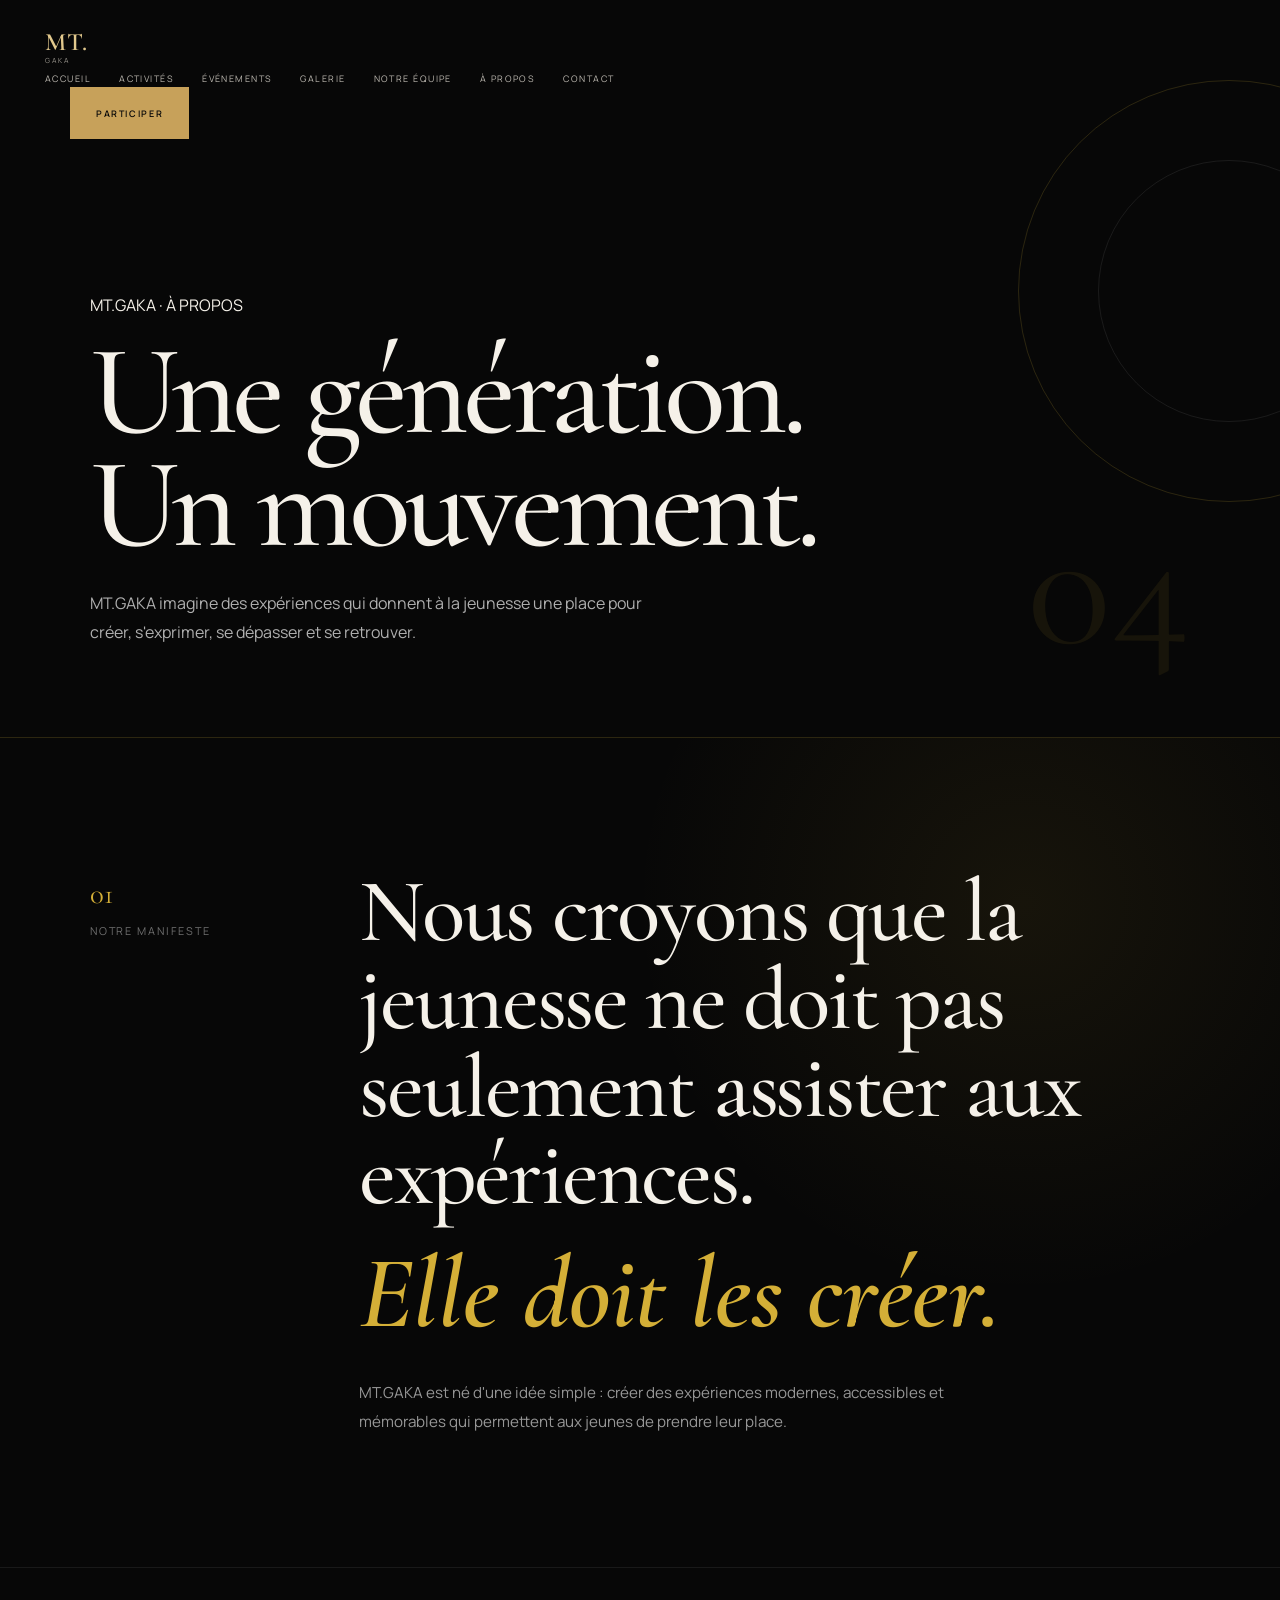
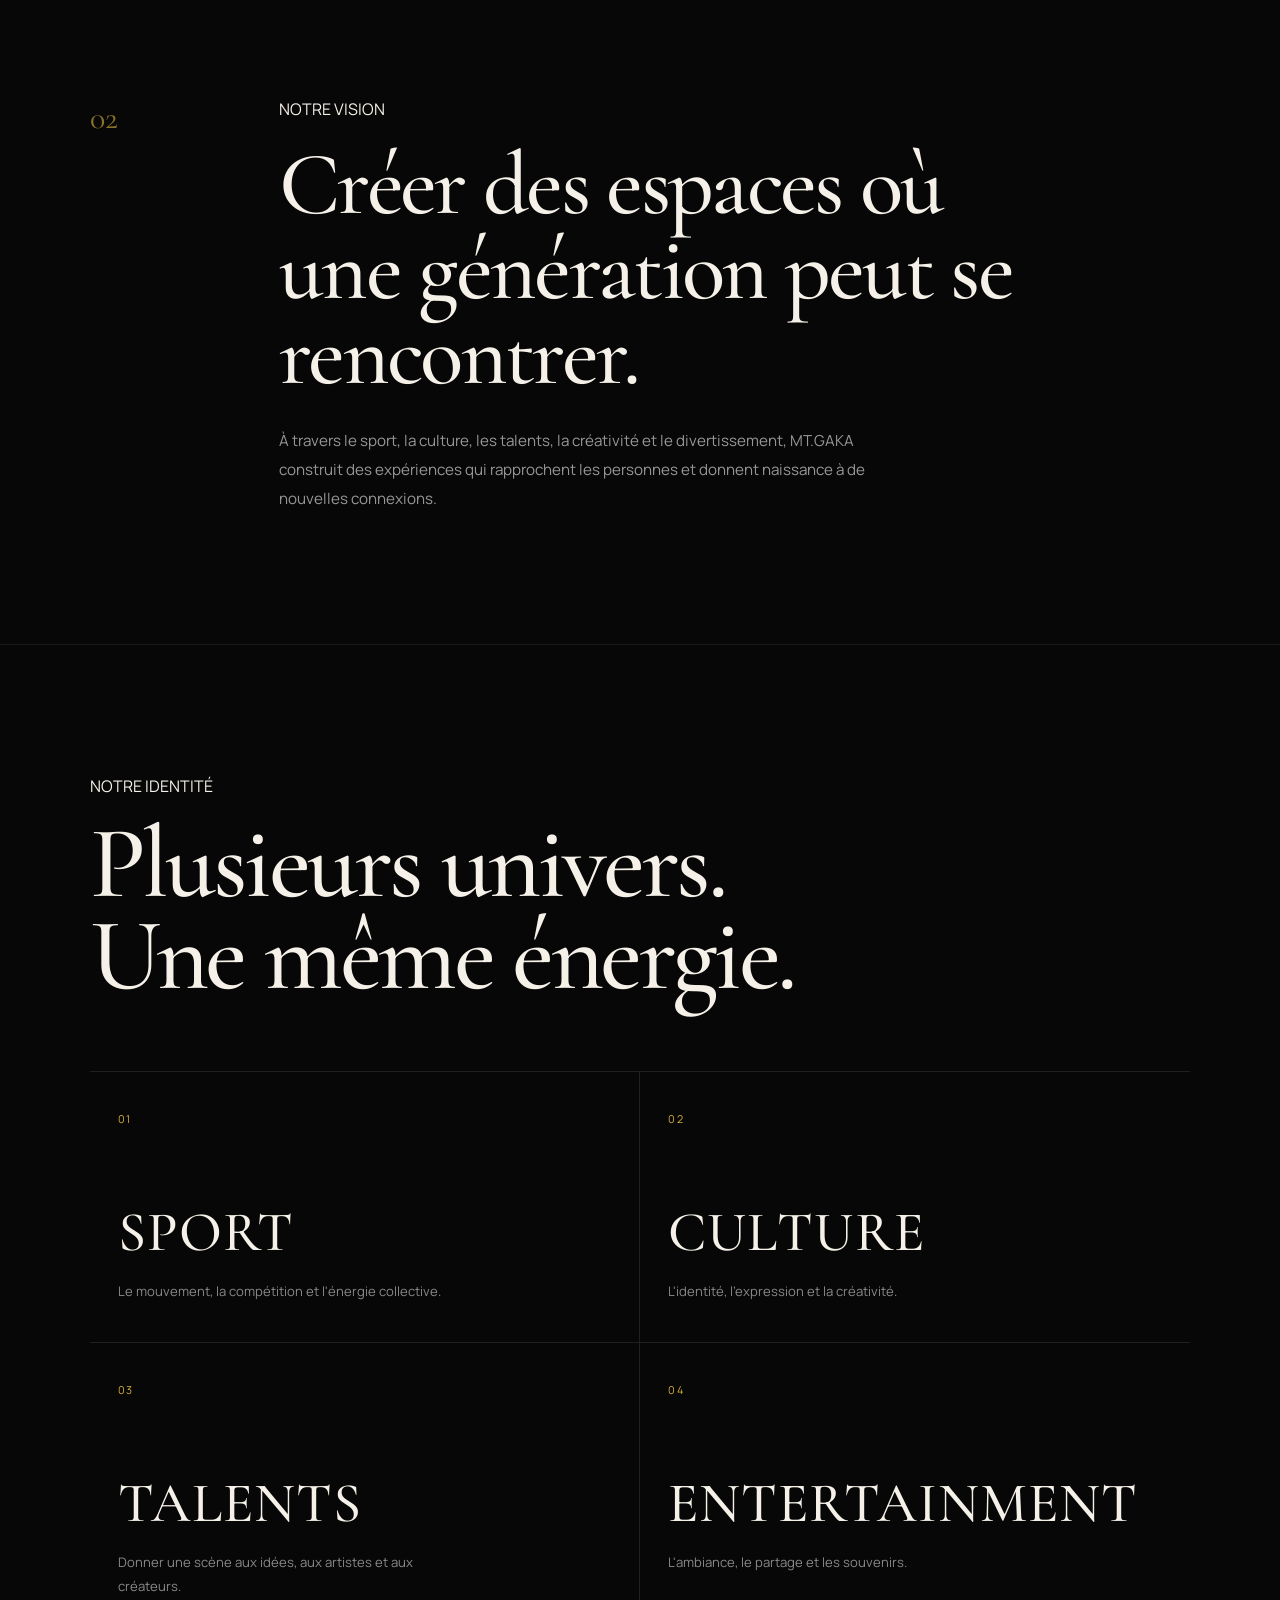
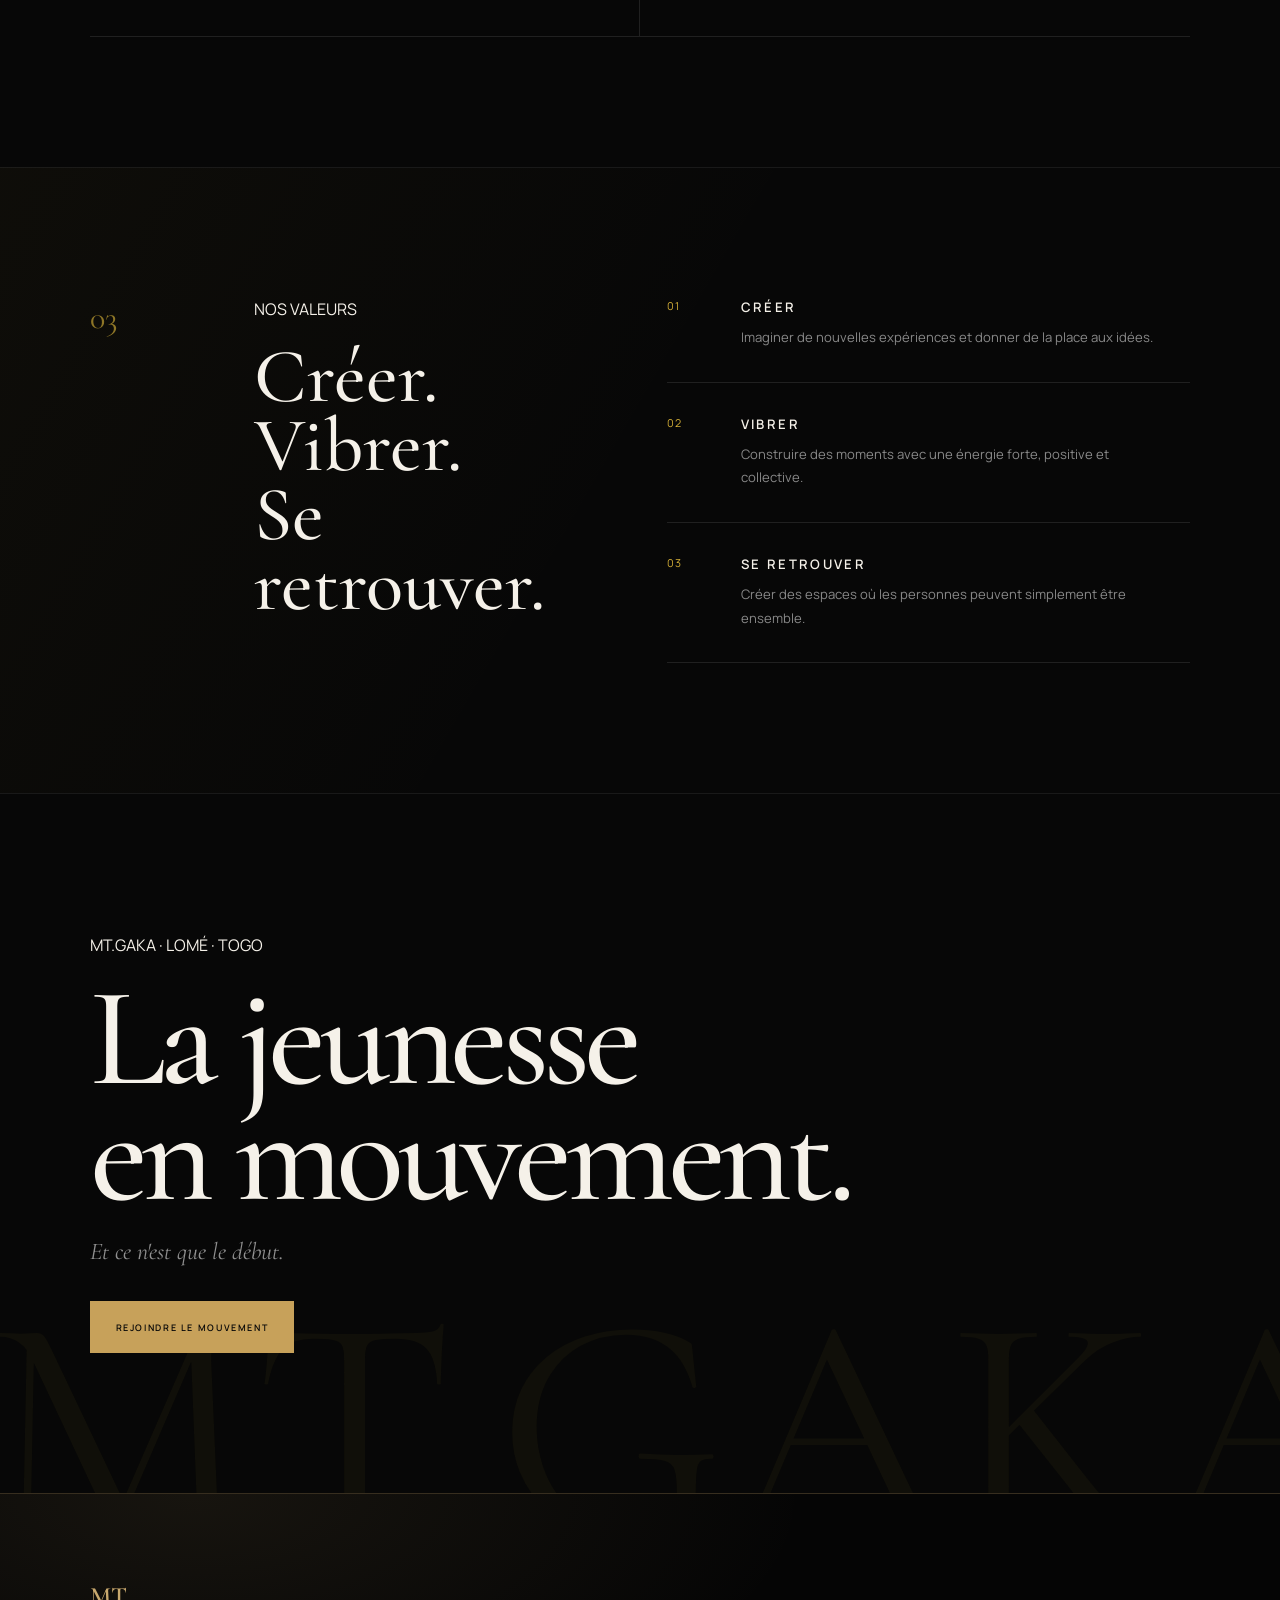
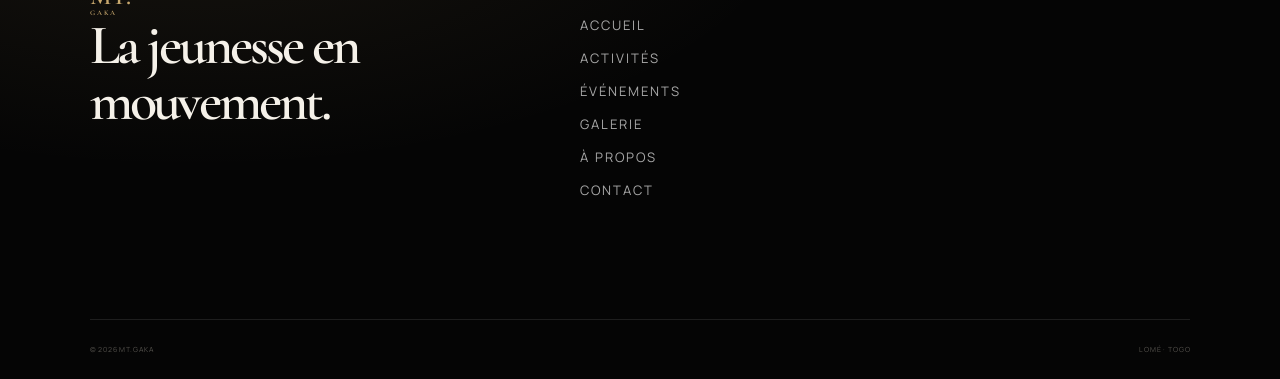
==== commit 982fecdf: "Ajouter le lien équipe dans À propos" ====
--- a/about.html
+++ b/about.html
@@ -72,6 +72,12 @@
                     </a>
                 </li>
 
+<li>
+    <a href="equipe.html">
+        Notre équipe
+    </a>
+</li>
+
                 <li>
                     <a
                         href="about.html"
--- a/css/style.css
+++ b/css/style.css
@@ -342,29 +342,120 @@
    MOBILE MENU
    ========================================================= */
 
-.main-navigation.menu-open {
+.menu-open {
+    display: none;
+    position: relative;
+    z-index: 1001;
+    width: 42px;
+    height: 42px;
+    padding: 0;
+    border: 0;
+    background: transparent;
+    cursor: pointer;
+}
+
+.menu-open span,
+.menu-open::before,
+.menu-open::after {
+    content: "";
+    position: absolute;
+    left: 10px;
+    width: 22px;
+    height: 1px;
+    background: #ffffff;
+    transition: transform 0.3s ease, opacity 0.3s ease;
+}
+
+.menu-open span {
+    top: 20px;
+}
+
+.menu-open::before {
+    top: 14px;
+}
+
+.menu-open::after {
+    top: 26px;
+}
+
+
+/* MENU OPEN */
+
+body.menu-is-open .main-navigation {
     display: block;
     position: fixed;
     inset: 0;
-    z-index: -1;
+    z-index: 1000;
     padding: 125px 35px 40px;
-    background: rgba(7,7,7,0.97);
+    background: rgba(7, 7, 7, 0.97);
     backdrop-filter: blur(25px);
     -webkit-backdrop-filter: blur(25px);
 }
 
-.main-navigation.menu-open ul {
+body.menu-is-open .main-navigation ul {
     display: flex;
     flex-direction: column;
     align-items: flex-start;
     gap: 28px;
 }
 
-.main-navigation.menu-open a {
+body.menu-is-open .main-navigation a {
     font-size: 14px;
     letter-spacing: 0.18em;
 }
 
+
+/* X ANIMATION */
+
+body.menu-is-open .menu-open span {
+    opacity: 0;
+}
+
+body.menu-is-open .menu-open::before {
+    transform: translateY(6px) rotate(45deg);
+}
+
+body.menu-is-open .menu-open::after {
+    transform: translateY(-6px) rotate(-45deg);
+}
+
+
+/* =========================================================
+   MOBILE
+   ========================================================= */
+
+@media (max-width: 900px) {
+
+    .menu-open {
+        display: block;
+    }
+
+    .main-navigation {
+        display: none;
+    }
+
+    .header-action {
+        display: none;
+    }
+
+}
+
+
+/* =========================================================
+   DESKTOP
+   ========================================================= */
+
+@media (min-width: 901px) {
+
+    .main-navigation {
+        display: block;
+    }
+
+    .menu-open {
+        display: none;
+    }
+
+}
 
 /* =========================================================
    BUTTONS
@@ -3394,4 +3485,2314 @@
         padding: 180px 7vw;
     }
 
+}
+/* =========================================================
+   À PROPOS — MT.GAKA
+   ========================================================= */
+
+.about-hero {
+    position: relative;
+    min-height: 82vh;
+    padding: 150px 7vw 90px;
+    display: flex;
+    align-items: flex-end;
+    overflow: hidden;
+    border-bottom: 1px solid rgba(212, 175, 55, 0.18);
+}
+
+.about-hero::before {
+    content: "";
+    position: absolute;
+    width: 420px;
+    height: 420px;
+    right: -160px;
+    top: 80px;
+    border: 1px solid rgba(212, 175, 55, 0.18);
+    border-radius: 50%;
+    animation: aboutOrbit 18s linear infinite;
+}
+
+.about-hero::after {
+    content: "";
+    position: absolute;
+    width: 260px;
+    height: 260px;
+    right: -80px;
+    top: 160px;
+    border: 1px solid rgba(255, 255, 255, 0.08);
+    border-radius: 50%;
+}
+
+.about-hero-content {
+    position: relative;
+    z-index: 2;
+    max-width: 760px;
+}
+
+.about-hero-content h1 {
+    margin: 20px 0 28px;
+    font-family: "Cormorant Garamond", serif;
+    font-size: clamp(3.8rem, 12vw, 8rem);
+    font-weight: 500;
+    line-height: 0.88;
+    letter-spacing: -0.045em;
+}
+
+.about-hero-content > p:last-child {
+    max-width: 580px;
+    margin: 0;
+    color: rgba(255, 255, 255, 0.68);
+    font-size: 1rem;
+    line-height: 1.8;
+}
+
+.about-hero-number {
+    position: absolute;
+    right: 7vw;
+    bottom: 80px;
+    z-index: 2;
+    font-family: "Cormorant Garamond", serif;
+    font-size: clamp(5rem, 16vw, 11rem);
+    line-height: 0.8;
+    color: rgba(212, 175, 55, 0.08);
+    pointer-events: none;
+}
+
+.about-manifesto {
+    position: relative;
+    display: grid;
+    grid-template-columns: 180px 1fr;
+    gap: 7vw;
+    padding: 130px 7vw;
+    background:
+        radial-gradient(
+            circle at 80% 20%,
+            rgba(212, 175, 55, 0.08),
+            transparent 32%
+        );
+}
+
+.about-manifesto-label {
+    display: flex;
+    flex-direction: column;
+    gap: 12px;
+    padding-top: 8px;
+    color: rgba(255, 255, 255, 0.42);
+    font-size: 0.68rem;
+    letter-spacing: 0.18em;
+}
+
+.about-manifesto-label span:first-child {
+    color: #d4af37;
+    font-family: "Cormorant Garamond", serif;
+    font-size: 1.8rem;
+    letter-spacing: 0;
+}
+
+.about-manifesto-content {
+    max-width: 850px;
+}
+
+.about-big-statement {
+    margin: 0;
+    font-family: "Cormorant Garamond", serif;
+    font-size: clamp(2.5rem, 7vw, 5.8rem);
+    line-height: 0.98;
+    font-weight: 500;
+    letter-spacing: -0.025em;
+}
+
+.about-highlight {
+    margin: 28px 0 40px;
+    color: #d4af37;
+    font-family: "Cormorant Garamond", serif;
+    font-size: clamp(3rem, 8vw, 6.5rem);
+    line-height: 0.9;
+    font-weight: 600;
+    font-style: italic;
+}
+
+.about-manifesto-content > p:last-child {
+    max-width: 600px;
+    margin: 0;
+    color: rgba(255, 255, 255, 0.58);
+    font-size: 0.95rem;
+    line-height: 1.9;
+}
+
+.about-vision {
+    position: relative;
+    display: grid;
+    grid-template-columns: 100px 1fr;
+    gap: 7vw;
+    padding: 130px 7vw;
+    border-top: 1px solid rgba(255, 255, 255, 0.07);
+    border-bottom: 1px solid rgba(255, 255, 255, 0.07);
+}
+
+.about-section-number {
+    color: rgba(212, 175, 55, 0.65);
+    font-family: "Cormorant Garamond", serif;
+    font-size: 2rem;
+}
+
+.about-vision-content {
+    max-width: 850px;
+}
+
+.about-vision-content h2 {
+    margin: 22px 0 30px;
+    max-width: 780px;
+    font-family: "Cormorant Garamond", serif;
+    font-size: clamp(2.8rem, 7vw, 6rem);
+    line-height: 0.95;
+    font-weight: 500;
+    letter-spacing: -0.03em;
+}
+
+.about-vision-content > p:last-child {
+    max-width: 610px;
+    color: rgba(255, 255, 255, 0.58);
+    font-size: 0.95rem;
+    line-height: 1.9;
+}
+
+.about-identity {
+    padding: 130px 7vw;
+}
+
+.about-identity-header {
+    max-width: 800px;
+    margin-bottom: 70px;
+}
+
+.about-identity-header h2 {
+    margin: 20px 0 0;
+    font-family: "Cormorant Garamond", serif;
+    font-size: clamp(3rem, 8vw, 6.5rem);
+    line-height: 0.9;
+    font-weight: 500;
+    letter-spacing: -0.035em;
+}
+
+.about-identity-grid {
+    display: grid;
+    grid-template-columns: repeat(2, 1fr);
+    border-top: 1px solid rgba(255, 255, 255, 0.1);
+}
+
+.about-identity-grid article {
+    min-height: 270px;
+    padding: 34px 28px 38px;
+    border-bottom: 1px solid rgba(255, 255, 255, 0.1);
+    transition:
+        background 0.4s ease,
+        transform 0.4s ease;
+}
+
+.about-identity-grid article:nth-child(odd) {
+    border-right: 1px solid rgba(255, 255, 255, 0.1);
+}
+
+.about-identity-grid article:hover {
+    background: rgba(212, 175, 55, 0.035);
+}
+
+.about-identity-grid article > span {
+    color: #d4af37;
+    font-size: 0.68rem;
+    letter-spacing: 0.16em;
+}
+
+.about-identity-grid h3 {
+    margin: 70px 0 14px;
+    font-family: "Cormorant Garamond", serif;
+    font-size: clamp(2rem, 5vw, 3.5rem);
+    font-weight: 500;
+    letter-spacing: 0.02em;
+}
+
+.about-identity-grid p {
+    max-width: 330px;
+    margin: 0;
+    color: rgba(255, 255, 255, 0.52);
+    font-size: 0.82rem;
+    line-height: 1.8;
+}
+
+.about-values {
+    display: grid;
+    grid-template-columns: 100px minmax(280px, 0.8fr) 1.2fr;
+    gap: 5vw;
+    padding: 130px 7vw;
+    background:
+        linear-gradient(
+            120deg,
+            rgba(212, 175, 55, 0.035),
+            transparent 50%
+        );
+    border-top: 1px solid rgba(255, 255, 255, 0.07);
+}
+
+.about-values-content h2 {
+    margin: 22px 0 0;
+    font-family: "Cormorant Garamond", serif;
+    font-size: clamp(3rem, 6vw, 5.5rem);
+    line-height: 0.9;
+    font-weight: 500;
+}
+
+.about-values-list {
+    display: flex;
+    flex-direction: column;
+}
+
+.about-value {
+    display: grid;
+    grid-template-columns: 50px 1fr;
+    gap: 24px;
+    padding: 0 0 32px;
+    margin-bottom: 32px;
+    border-bottom: 1px solid rgba(255, 255, 255, 0.1);
+}
+
+.about-value:last-child {
+    margin-bottom: 0;
+}
+
+.about-value > span {
+    color: #d4af37;
+    font-size: 0.68rem;
+    letter-spacing: 0.15em;
+}
+
+.about-value h3 {
+    margin: 0 0 10px;
+    font-size: 0.82rem;
+    letter-spacing: 0.18em;
+    font-weight: 600;
+}
+
+.about-value p {
+    max-width: 420px;
+    margin: 0;
+    color: rgba(255, 255, 255, 0.52);
+    font-size: 0.82rem;
+    line-height: 1.8;
+}
+
+.about-closing {
+    position: relative;
+    min-height: 70vh;
+    padding: 140px 7vw;
+    display: flex;
+    flex-direction: column;
+    justify-content: center;
+    align-items: flex-start;
+    overflow: hidden;
+    text-align: left;
+    border-top: 1px solid rgba(255, 255, 255, 0.07);
+}
+
+.about-closing::before {
+    content: "MT.GAKA";
+    position: absolute;
+    right: -8vw;
+    bottom: -50px;
+    font-family: "Cormorant Garamond", serif;
+    font-size: clamp(8rem, 25vw, 20rem);
+    line-height: 0.7;
+    color: rgba(212, 175, 55, 0.045);
+    white-space: nowrap;
+    pointer-events: none;
+}
+
+.about-closing h2 {
+    position: relative;
+    z-index: 2;
+    margin: 25px 0;
+    font-family: "Cormorant Garamond", serif;
+    font-size: clamp(4rem, 11vw, 9rem);
+    line-height: 0.82;
+    font-weight: 500;
+    letter-spacing: -0.045em;
+}
+
+.about-closing > p:not(.section-eyebrow) {
+    position: relative;
+    z-index: 2;
+    margin: 0 0 35px;
+    color: rgba(255, 255, 255, 0.55);
+    font-family: "Cormorant Garamond", serif;
+    font-size: 1.5rem;
+    font-style: italic;
+}
+
+.about-closing .primary-button {
+    position: relative;
+    z-index: 2;
+}
+
+
+/* =========================================================
+   À PROPOS — MOBILE
+   ========================================================= */
+
+@media (max-width: 700px) {
+
+    .about-hero {
+        min-height: 78vh;
+        padding: 130px 6vw 70px;
+    }
+
+    .about-hero::before {
+        width: 280px;
+        height: 280px;
+        right: -150px;
+        top: 150px;
+    }
+
+    .about-hero::after {
+        width: 170px;
+        height: 170px;
+        right: -75px;
+        top: 205px;
+    }
+
+    .about-hero-content h1 {
+        font-size: clamp(3.5rem, 17vw, 5.5rem);
+    }
+
+    .about-hero-content > p:last-child {
+        max-width: 90%;
+        font-size: 0.88rem;
+    }
+
+    .about-hero-number {
+        right: 6vw;
+        bottom: 42px;
+        font-size: 7rem;
+    }
+
+    .about-manifesto {
+        grid-template-columns: 1fr;
+        gap: 35px;
+        padding: 90px 6vw;
+    }
+
+    .about-manifesto-label {
+        flex-direction: row;
+        align-items: center;
+        gap: 16px;
+    }
+
+    .about-manifesto-label span:first-child {
+        font-size: 1.5rem;
+    }
+
+    .about-big-statement {
+        font-size: clamp(2.5rem, 12vw, 4rem);
+    }
+
+    .about-highlight {
+        margin: 25px 0 35px;
+        font-size: clamp(3rem, 15vw, 5rem);
+    }
+
+    .about-vision {
+        grid-template-columns: 1fr;
+        gap: 28px;
+        padding: 90px 6vw;
+    }
+
+    .about-vision-content h2 {
+        font-size: clamp(2.8rem, 13vw, 4.5rem);
+    }
+
+    .about-identity {
+        padding: 90px 6vw;
+    }
+
+    .about-identity-header {
+        margin-bottom: 50px;
+    }
+
+    .about-identity-header h2 {
+        font-size: clamp(3rem, 14vw, 5rem);
+    }
+
+    .about-identity-grid {
+        grid-template-columns: 1fr;
+    }
+
+    .about-identity-grid article {
+        min-height: 230px;
+        padding: 28px 20px 32px;
+    }
+
+    .about-identity-grid article:nth-child(odd) {
+        border-right: none;
+    }
+
+    .about-identity-grid h3 {
+        margin-top: 55px;
+    }
+
+    .about-values {
+        grid-template-columns: 1fr;
+        gap: 45px;
+        padding: 90px 6vw;
+    }
+
+    .about-values-content h2 {
+        font-size: clamp(3rem, 14vw, 5rem);
+    }
+
+    .about-value {
+        grid-template-columns: 38px 1fr;
+        gap: 15px;
+    }
+
+    .about-closing {
+        min-height: 65vh;
+        padding: 100px 6vw;
+    }
+
+    .about-closing h2 {
+        font-size: clamp(4rem, 17vw, 6.5rem);
+    }
+
+    .about-closing::before {
+        right: -30vw;
+        bottom: 0;
+        font-size: 10rem;
+    }
+
+}
+
+
+/* =========================================================
+   À PROPOS — ANIMATION
+   ========================================================= */
+
+@keyframes aboutOrbit {
+    from {
+        transform: rotate(0deg);
+    }
+
+    to {
+        transform: rotate(360deg);
+    }
+}
+
+@media (prefers-reduced-motion: reduce) {
+
+    .about-hero::before {
+        animation: none;
+    }
+
+    .about-identity-grid article {
+        transition: none;
+    }
+
+}
+/* =========================================================
+   CONTACT — MT.GAKA
+   ========================================================= */
+
+.contact-hero {
+    position: relative;
+    min-height: 82vh;
+    padding: 150px 7vw 90px;
+    display: flex;
+    align-items: flex-end;
+    overflow: hidden;
+    border-bottom: 1px solid rgba(212, 175, 55, 0.18);
+}
+
+.contact-hero::before {
+    content: "";
+    position: absolute;
+    width: 500px;
+    height: 500px;
+    right: -190px;
+    top: 80px;
+    border: 1px solid rgba(212, 175, 55, 0.16);
+    border-radius: 50%;
+    animation: contactOrbit 20s linear infinite;
+}
+
+.contact-hero::after {
+    content: "";
+    position: absolute;
+    width: 310px;
+    height: 310px;
+    right: -95px;
+    top: 175px;
+    border: 1px solid rgba(255, 255, 255, 0.07);
+    border-radius: 50%;
+}
+
+.contact-hero-content {
+    position: relative;
+    z-index: 2;
+    max-width: 800px;
+}
+
+.contact-hero-content h1 {
+    margin: 20px 0 28px;
+    font-family: "Cormorant Garamond", serif;
+    font-size: clamp(4rem, 12vw, 8.5rem);
+    line-height: 0.84;
+    font-weight: 500;
+    letter-spacing: -0.045em;
+}
+
+.contact-hero-content > p:last-child {
+    max-width: 560px;
+    margin: 0;
+    color: rgba(255, 255, 255, 0.65);
+    font-size: 0.98rem;
+    line-height: 1.8;
+}
+
+.contact-hero-number {
+    position: absolute;
+    right: 7vw;
+    bottom: 75px;
+    z-index: 2;
+    color: rgba(212, 175, 55, 0.08);
+    font-family: "Cormorant Garamond", serif;
+    font-size: clamp(5rem, 17vw, 12rem);
+    line-height: 0.8;
+    pointer-events: none;
+}
+
+
+/* =========================================================
+   CONTACT INTRO
+   ========================================================= */
+
+.contact-intro {
+    display: grid;
+    grid-template-columns: 180px 1fr;
+    gap: 7vw;
+    padding: 130px 7vw;
+    background:
+        radial-gradient(
+            circle at 80% 30%,
+            rgba(212, 175, 55, 0.07),
+            transparent 32%
+        );
+}
+
+.contact-section-label {
+    display: flex;
+    flex-direction: column;
+    gap: 12px;
+    color: rgba(255, 255, 255, 0.4);
+    font-size: 0.68rem;
+    letter-spacing: 0.18em;
+}
+
+.contact-section-label span:first-child {
+    color: #d4af37;
+    font-family: "Cormorant Garamond", serif;
+    font-size: 1.8rem;
+    letter-spacing: 0;
+}
+
+.contact-intro-content {
+    max-width: 850px;
+}
+
+.contact-big-statement {
+    margin: 0 0 40px;
+    font-family: "Cormorant Garamond", serif;
+    font-size: clamp(3rem, 8vw, 6.5rem);
+    line-height: 0.9;
+    font-weight: 500;
+    letter-spacing: -0.035em;
+}
+
+.contact-intro-content > p:last-child {
+    max-width: 600px;
+    margin: 0;
+    color: rgba(255, 255, 255, 0.55);
+    font-size: 0.92rem;
+    line-height: 1.9;
+}
+
+
+/* =========================================================
+   CONTACT OPTIONS
+   ========================================================= */
+
+.contact-options {
+    border-top: 1px solid rgba(255, 255, 255, 0.08);
+}
+
+.contact-option {
+    display: grid;
+    grid-template-columns: 100px 1fr;
+    gap: 5vw;
+    padding: 75px 7vw;
+    border-bottom: 1px solid rgba(255, 255, 255, 0.08);
+    transition:
+        background 0.4s ease,
+        padding-left 0.4s ease;
+}
+
+.contact-option:hover {
+    background: rgba(212, 175, 55, 0.025);
+}
+
+.contact-option-number {
+    color: #d4af37;
+    font-family: "Cormorant Garamond", serif;
+    font-size: 1.8rem;
+}
+
+.contact-option-content {
+    max-width: 850px;
+}
+
+.contact-option-content h2 {
+    margin: 15px 0 22px;
+    font-family: "Cormorant Garamond", serif;
+    font-size: clamp(2.8rem, 6vw, 5rem);
+    line-height: 0.9;
+    font-weight: 500;
+    letter-spacing: -0.025em;
+}
+
+.contact-option-content > p:not(.section-eyebrow) {
+    max-width: 580px;
+    margin: 0 0 30px;
+    color: rgba(255, 255, 255, 0.55);
+    font-size: 0.88rem;
+    line-height: 1.85;
+}
+
+.contact-link {
+    display: inline-flex;
+    align-items: center;
+    gap: 15px;
+    color: #d4af37;
+    font-size: 0.7rem;
+    font-weight: 600;
+    letter-spacing: 0.14em;
+    text-transform: uppercase;
+    text-decoration: none;
+    transition: gap 0.3s ease;
+}
+
+.contact-link span {
+    font-size: 1rem;
+}
+
+.contact-link:hover {
+    gap: 22px;
+}
+
+
+/* =========================================================
+   DIRECT CONTACT
+   ========================================================= */
+
+.contact-direct {
+    padding: 130px 7vw;
+    background:
+        linear-gradient(
+            120deg,
+            rgba(212, 175, 55, 0.04),
+            transparent 55%
+        );
+}
+
+.contact-direct-header {
+    margin-bottom: 65px;
+}
+
+.contact-direct-header h2 {
+    margin: 20px 0 0;
+    font-family: "Cormorant Garamond", serif;
+    font-size: clamp(3.5rem, 8vw, 6.5rem);
+    line-height: 0.9;
+    font-weight: 500;
+}
+
+.contact-direct-list {
+    border-top: 1px solid rgba(255, 255, 255, 0.1);
+}
+
+.direct-contact-item {
+    display: grid;
+    grid-template-columns: 180px 1fr 40px;
+    align-items: center;
+    gap: 30px;
+    padding: 30px 0;
+    color: inherit;
+    text-decoration: none;
+    border-bottom: 1px solid rgba(255, 255, 255, 0.1);
+    transition:
+        padding-left 0.35s ease,
+        background 0.35s ease;
+}
+
+.direct-contact-item > span:first-child {
+    color: rgba(255, 255, 255, 0.38);
+    font-size: 0.65rem;
+    letter-spacing: 0.17em;
+}
+
+.direct-contact-item strong {
+    font-family: "Cormorant Garamond", serif;
+    font-size: clamp(1.7rem, 4vw, 2.7rem);
+    font-weight: 500;
+}
+
+.direct-arrow {
+    color: #d4af37;
+    font-size: 1.1rem;
+    transition: transform 0.3s ease;
+}
+
+.direct-contact-item:hover {
+    padding-left: 12px;
+}
+
+.direct-contact-item:hover .direct-arrow {
+    transform: translate(5px, -5px);
+}
+
+
+/* =========================================================
+   CONTACT CLOSING
+   ========================================================= */
+
+.contact-closing {
+    position: relative;
+    min-height: 72vh;
+    padding: 140px 7vw;
+    display: flex;
+    flex-direction: column;
+    justify-content: center;
+    align-items: flex-start;
+    overflow: hidden;
+    border-top: 1px solid rgba(255, 255, 255, 0.08);
+}
+
+.contact-closing::before {
+    content: "CONTACT";
+    position: absolute;
+    right: -8vw;
+    bottom: -45px;
+    color: rgba(212, 175, 55, 0.04);
+    font-family: "Cormorant Garamond", serif;
+    font-size: clamp(8rem, 25vw, 19rem);
+    line-height: 0.7;
+    white-space: nowrap;
+    pointer-events: none;
+}
+
+.contact-closing h2 {
+    position: relative;
+    z-index: 2;
+    margin: 25px 0;
+    font-family: "Cormorant Garamond", serif;
+    font-size: clamp(4rem, 11vw, 9rem);
+    line-height: 0.82;
+    font-weight: 500;
+    letter-spacing: -0.045em;
+}
+
+.contact-closing > p:not(.section-eyebrow) {
+    position: relative;
+    z-index: 2;
+    margin: 0 0 35px;
+    color: rgba(255, 255, 255, 0.55);
+    font-family: "Cormorant Garamond", serif;
+    font-size: 1.5rem;
+    font-style: italic;
+}
+
+.contact-closing .primary-button {
+    position: relative;
+    z-index: 2;
+}
+
+
+/* =========================================================
+   CONTACT — MOBILE
+   ========================================================= */
+
+@media (max-width: 700px) {
+
+    .contact-hero {
+        min-height: 78vh;
+        padding: 130px 6vw 70px;
+    }
+
+    .contact-hero::before {
+        width: 290px;
+        height: 290px;
+        right: -155px;
+        top: 145px;
+    }
+
+    .contact-hero::after {
+        width: 180px;
+        height: 180px;
+        right: -78px;
+        top: 200px;
+    }
+
+    .contact-hero-content h1 {
+        font-size: clamp(3.7rem, 17vw, 5.7rem);
+    }
+
+    .contact-hero-content > p:last-child {
+        max-width: 90%;
+        font-size: 0.86rem;
+    }
+
+    .contact-hero-number {
+        right: 6vw;
+        bottom: 40px;
+        font-size: 7rem;
+    }
+
+    .contact-intro {
+        grid-template-columns: 1fr;
+        gap: 35px;
+        padding: 90px 6vw;
+    }
+
+    .contact-section-label {
+        flex-direction: row;
+        align-items: center;
+        gap: 16px;
+    }
+
+    .contact-section-label span:first-child {
+        font-size: 1.5rem;
+    }
+
+    .contact-big-statement {
+        font-size: clamp(2.8rem, 13vw, 4.5rem);
+    }
+
+    .contact-option {
+        grid-template-columns: 1fr;
+        gap: 25px;
+        padding: 65px 6vw;
+    }
+
+    .contact-option-content h2 {
+        font-size: clamp(2.8rem, 13vw, 4.5rem);
+    }
+
+    .contact-direct {
+        padding: 90px 6vw;
+    }
+
+    .contact-direct-header {
+        margin-bottom: 50px;
+    }
+
+    .contact-direct-header h2 {
+        font-size: clamp(3.5rem, 15vw, 5.5rem);
+    }
+
+    .direct-contact-item {
+        grid-template-columns: 1fr 30px;
+        gap: 12px;
+        padding: 25px 0;
+    }
+
+    .direct-contact-item > span:first-child {
+        grid-column: 1 / -1;
+    }
+
+    .direct-contact-item strong {
+        font-size: 1.8rem;
+    }
+
+    .contact-closing {
+        min-height: 68vh;
+        padding: 100px 6vw;
+    }
+
+    .contact-closing h2 {
+        font-size: clamp(3.8rem, 17vw, 6.5rem);
+    }
+
+    .contact-closing::before {
+        right: -30vw;
+        bottom: 0;
+        font-size: 9rem;
+    }
+
+}
+
+
+/* =========================================================
+   CONTACT — ANIMATION
+   ========================================================= */
+
+@keyframes contactOrbit {
+    from {
+        transform: rotate(0deg);
+    }
+
+    to {
+        transform: rotate(360deg);
+    }
+}
+
+@media (prefers-reduced-motion: reduce) {
+
+    .contact-hero::before {
+        animation: none;
+    }
+
+    .contact-link,
+    .direct-contact-item,
+    .direct-arrow {
+        transition: none;
+    }
+
+}
+/* =========================================================
+   MT.GAKA — PARTNERS & SPONSORS
+   ========================================================= */
+
+.partners-section {
+    position: relative;
+    padding: 120px 7%;
+    overflow: hidden;
+    background:
+        radial-gradient(
+            ellipse at 85% 20%,
+            rgba(201, 169, 110, 0.09),
+            transparent 35%
+        ),
+        #080808;
+    border-top: 1px solid rgba(201, 169, 110, 0.2);
+}
+
+.partners-inner {
+    position: relative;
+    max-width: 1250px;
+    margin: 0 auto;
+}
+
+.partners-top {
+    display: grid;
+    grid-template-columns: 100px 1fr;
+    gap: 35px;
+    align-items: start;
+    margin-bottom: 85px;
+}
+
+.partners-top .section-number {
+    color: #c9a96e;
+    font-family: "Cormorant Garamond", serif;
+    font-size: 2rem;
+}
+
+.partners-top .section-eyebrow {
+    margin: 0 0 25px;
+    color: #c9a96e;
+    font-size: 0.68rem;
+    letter-spacing: 0.25em;
+}
+
+.partners-top h2 {
+    margin: 0;
+    color: #f5f1e9;
+    font-family: "Cormorant Garamond", serif;
+    font-size: clamp(3rem, 7vw, 6.5rem);
+    font-weight: 400;
+    line-height: 0.95;
+    letter-spacing: -0.035em;
+}
+
+.partners-top h2 em {
+    color: #c9a96e;
+    font-weight: 400;
+}
+
+.partners-content {
+    display: grid;
+    grid-template-columns: 1fr 0.85fr;
+    gap: 90px;
+    align-items: start;
+    padding-bottom: 85px;
+}
+
+.partners-statement {
+    padding-top: 10px;
+}
+
+.partners-statement p {
+    max-width: 520px;
+    margin: 0;
+    color: #f5f1e9;
+    font-family: "Cormorant Garamond", serif;
+    font-size: clamp(2.3rem, 4.5vw, 4rem);
+    line-height: 1.05;
+}
+
+.partners-description p {
+    margin: 0 0 24px;
+    color: rgba(255, 255, 255, 0.62);
+    font-size: 0.9rem;
+    line-height: 1.9;
+}
+
+.partners-description .primary-button {
+    display: inline-flex;
+    align-items: center;
+    gap: 18px;
+    margin-top: 15px;
+    padding: 17px 24px;
+    border: 1px solid #c9a96e;
+    color: #c9a96e;
+    text-decoration: none;
+    font-size: 0.72rem;
+    letter-spacing: 0.12em;
+    text-transform: uppercase;
+    transition:
+        color 0.3s ease,
+        background 0.3s ease;
+}
+
+.partners-description .primary-button:hover {
+    color: #080808;
+    background: #c9a96e;
+}
+
+.partners-categories {
+    display: grid;
+    grid-template-columns: repeat(2, 1fr);
+    border-top: 1px solid rgba(201, 169, 110, 0.25);
+    border-left: 1px solid rgba(201, 169, 110, 0.15);
+}
+
+.partner-category {
+    display: flex;
+    flex-direction: column;
+    gap: 25px;
+    min-height: 145px;
+    padding: 28px;
+    border-right: 1px solid rgba(201, 169, 110, 0.15);
+    border-bottom: 1px solid rgba(201, 169, 110, 0.25);
+    transition: background 0.35s ease;
+}
+
+.partner-category:hover {
+    background: rgba(201, 169, 110, 0.06);
+}
+
+.partner-category span {
+    color: #c9a96e;
+    font-family: "Cormorant Garamond", serif;
+    font-size: 1.25rem;
+}
+
+.partner-category strong {
+    color: rgba(255, 255, 255, 0.85);
+    font-size: 0.7rem;
+    font-weight: 500;
+    letter-spacing: 0.13em;
+}
+
+.partners-footer {
+    display: flex;
+    justify-content: space-between;
+    gap: 20px;
+    margin-top: 60px;
+    padding-top: 25px;
+    border-top: 1px solid rgba(255, 255, 255, 0.1);
+    color: rgba(255, 255, 255, 0.4);
+    font-size: 0.65rem;
+    letter-spacing: 0.17em;
+}
+
+.partners-footer span:first-child {
+    color: #c9a96e;
+}
+
+
+/* MOBILE */
+
+@media (max-width: 700px) {
+
+    .partners-section {
+        padding: 85px 6%;
+    }
+
+    .partners-top {
+        grid-template-columns: 1fr;
+        gap: 20px;
+        margin-bottom: 55px;
+    }
+
+    .partners-top h2 {
+        font-size: clamp(3rem, 12vw, 4.5rem);
+    }
+
+    .partners-content {
+        grid-template-columns: 1fr;
+        gap: 35px;
+        padding-bottom: 55px;
+    }
+
+    .partners-statement p {
+        font-size: 2.7rem;
+    }
+
+    .partners-categories {
+        grid-template-columns: 1fr 1fr;
+    }
+
+    .partner-category {
+        min-height: 125px;
+        padding: 18px 12px;
+        gap: 20px;
+    }
+
+    .partner-category strong {
+        font-size: 0.58rem;
+        line-height: 1.6;
+    }
+
+    .partners-footer {
+        flex-direction: column;
+        gap: 12px;
+        margin-top: 40px;
+    }
+
+}
+/* =========================================================
+   MT.GAKA — LUXURY FOOTER
+   ========================================================= */
+
+.site-footer {
+    position: relative;
+    overflow: hidden;
+    padding: 90px 7% 25px;
+    background:
+        radial-gradient(
+            ellipse at 15% 0%,
+            rgba(201, 169, 110, 0.09),
+            transparent 40%
+        ),
+        #050505;
+    border-top: 1px solid rgba(201, 169, 110, 0.25);
+}
+
+.footer-inner {
+    position: relative;
+    max-width: 1250px;
+    margin: 0 auto;
+}
+
+.footer-main {
+    display: grid;
+    grid-template-columns: 1.4fr 0.8fr 1fr;
+    gap: 70px;
+    padding-bottom: 75px;
+}
+
+/* BRAND */
+
+.footer-brand-block {
+    max-width: 390px;
+}
+
+.footer-brand {
+    display: inline-block;
+    color: #f5f1e9;
+    font-family: "Cormorant Garamond", serif;
+    font-size: 3.5rem;
+    font-weight: 600;
+    letter-spacing: -0.055em;
+    text-decoration: none;
+    line-height: 1;
+}
+
+.footer-brand span {
+    color: #c9a96e;
+}
+
+.footer-tagline {
+    margin-top: 16px;
+    color: #c9a96e;
+    font-size: 0.7rem;
+    letter-spacing: 0.19em;
+    text-transform: uppercase;
+}
+
+.footer-description {
+    max-width: 340px;
+    margin-top: 25px;
+    color: rgba(255, 255, 255, 0.5);
+    font-size: 0.85rem;
+    line-height: 1.9;
+}
+
+/* SECTION HEADINGS */
+
+.footer-heading {
+    margin: 8px 0 28px;
+    color: #c9a96e;
+    font-size: 0.65rem;
+    font-weight: 600;
+    letter-spacing: 0.2em;
+}
+
+/* NAVIGATION */
+
+.footer-navigation {
+    display: flex;
+    flex-direction: column;
+    align-items: flex-start;
+    gap: 15px;
+}
+
+.footer-navigation a {
+    color: rgba(255, 255, 255, 0.65);
+    font-size: 0.82rem;
+    text-decoration: none;
+    transition:
+        color 0.3s ease,
+        transform 0.3s ease;
+}
+
+.footer-navigation a:hover {
+    color: #c9a96e;
+    transform: translateX(5px);
+}
+
+/* CONTACT */
+
+.footer-contact-block > p:not(.footer-heading) {
+    max-width: 300px;
+    color: rgba(255, 255, 255, 0.55);
+    font-size: 0.85rem;
+    line-height: 1.9;
+}
+
+.footer-contact-link {
+    display: inline-flex;
+    align-items: center;
+    gap: 18px;
+    margin-top: 18px;
+    padding-bottom: 9px;
+    border-bottom: 1px solid #c9a96e;
+    color: #c9a96e;
+    font-size: 0.75rem;
+    letter-spacing: 0.08em;
+    text-decoration: none;
+    transition: gap 0.3s ease;
+}
+
+.footer-contact-link:hover {
+    gap: 26px;
+}
+
+/* BOTTOM BAR */
+
+.footer-bottom {
+    display: flex;
+    justify-content: space-between;
+    align-items: center;
+    gap: 20px;
+    padding-top: 25px;
+    border-top: 1px solid rgba(255, 255, 255, 0.1);
+}
+
+.footer-bottom p {
+    margin: 0;
+    color: rgba(255, 255, 255, 0.4);
+    font-size: 0.68rem;
+    line-height: 1.8;
+}
+
+.footer-bottom .footer-motto {
+    color: #c9a96e;
+    font-size: 0.62rem;
+    letter-spacing: 0.16em;
+}
+
+/* SUBTLE GOLD LIGHT */
+
+.site-footer::before {
+    content: "";
+    position: absolute;
+    top: 0;
+    left: -35%;
+    width: 30%;
+    height: 1px;
+    background: linear-gradient(
+        90deg,
+        transparent,
+        #c9a96e,
+        transparent
+    );
+    animation: footerGoldLight 9s ease-in-out infinite;
+    pointer-events: none;
+}
+
+@keyframes footerGoldLight {
+    0% {
+        left: -35%;
+    }
+
+    100% {
+        left: 110%;
+    }
+}
+
+/* MOBILE */
+
+@media (max-width: 760px) {
+
+    .site-footer {
+        padding: 70px 6% 25px;
+    }
+
+    .footer-main {
+        grid-template-columns: 1fr;
+        gap: 45px;
+        padding-bottom: 50px;
+    }
+
+    .footer-brand {
+        font-size: 3.2rem;
+    }
+
+    .footer-description {
+        max-width: 100%;
+    }
+
+    .footer-bottom {
+        align-items: flex-start;
+        flex-direction: column;
+        gap: 12px;
+    }
+
+    .footer-bottom .footer-motto {
+        font-size: 0.58rem;
+    }
+
+}
+
+@media (prefers-reduced-motion: reduce) {
+
+    .site-footer::before {
+        animation: none;
+    }
+
+    .footer-navigation a,
+    .footer-contact-link {
+        transition: none;
+    }
+
+}
+/* =========================================================
+   MT.GAKA — CHALLENGE DAY PRICING
+   ========================================================= */
+
+.challenge-pricing {
+    margin: 65px 0;
+    padding: 45px 0;
+    border-top: 1px solid rgba(201, 169, 110, 0.2);
+}
+
+.pricing-heading {
+    max-width: 650px;
+    margin-bottom: 40px;
+}
+
+.pricing-description {
+    color: rgba(255, 255, 255, 0.58);
+    font-size: 0.9rem;
+    line-height: 1.9;
+}
+
+.pricing-grid {
+    display: grid;
+    grid-template-columns: repeat(2, minmax(0, 1fr));
+    gap: 18px;
+}
+
+.pricing-card {
+    position: relative;
+    display: flex;
+    flex-direction: column;
+    align-items: flex-start;
+    min-width: 0;
+    padding: 30px;
+    border: 1px solid rgba(201, 169, 110, 0.22);
+    background:
+        linear-gradient(
+            145deg,
+            rgba(201, 169, 110, 0.07),
+            rgba(255, 255, 255, 0.01) 65%
+        );
+    transition:
+        border-color 0.3s ease,
+        transform 0.3s ease,
+        background 0.3s ease;
+}
+
+.pricing-card:hover {
+    border-color: rgba(201, 169, 110, 0.65);
+    transform: translateY(-4px);
+}
+
+.pricing-category {
+    color: #c9a96e;
+    font-size: 0.62rem;
+    letter-spacing: 0.2em;
+}
+
+.pricing-card h3 {
+    margin: 25px 0 12px;
+    color: #f5f1e9;
+    font-family: "Cormorant Garamond", serif;
+    font-size: 2rem;
+    font-weight: 400;
+}
+
+.pricing-amount {
+    color: #c9a96e;
+    font-family: "Cormorant Garamond", serif;
+    font-size: clamp(2rem, 5vw, 3.2rem);
+    line-height: 1.1;
+    white-space: nowrap;
+}
+
+.pricing-amount span {
+    font-family: inherit;
+    font-size: 0.9rem;
+    letter-spacing: 0.08em;
+}
+
+.pricing-card > p {
+    flex-grow: 1;
+    margin: 22px 0 28px;
+    color: rgba(255, 255, 255, 0.58);
+    font-size: 0.82rem;
+    line-height: 1.9;
+}
+
+.pricing-button {
+    display: inline-flex;
+    align-items: center;
+    justify-content: space-between;
+    gap: 15px;
+    width: 100%;
+    padding: 15px 16px;
+    border: 1px solid rgba(201, 169, 110, 0.55);
+    color: #c9a96e;
+    font-size: 0.68rem;
+    letter-spacing: 0.07em;
+    text-decoration: none;
+    transition:
+        background 0.3s ease,
+        color 0.3s ease;
+}
+
+.pricing-button:hover {
+    background: #c9a96e;
+    color: #080808;
+}
+
+.pricing-vip {
+    border-color: rgba(201, 169, 110, 0.6);
+    background:
+        linear-gradient(
+            145deg,
+            rgba(201, 169, 110, 0.14),
+            rgba(201, 169, 110, 0.025)
+        );
+}
+
+@media (max-width: 520px) {
+
+    .challenge-pricing {
+        margin: 45px 0;
+        padding: 35px 0;
+    }
+
+    .pricing-grid {
+        grid-template-columns: 1fr;
+        gap: 14px;
+    }
+
+    .pricing-card {
+        padding: 25px 22px;
+    }
+
+    .pricing-card h3 {
+        font-size: 1.8rem;
+    }
+
+    .pricing-amount {
+        font-size: 2.7rem;
+    }
+
+}
+/* =========================================
+   MT.GAKA CHALLENGE DAY — RÉCOMPENSES
+   DESIGN LUXE NOIR & OR
+   ========================================= */
+
+.challenge-prizes {
+    position: relative;
+    padding: 80px 20px;
+    overflow: hidden;
+    background:
+        radial-gradient(
+            circle at 50% 0%,
+            rgba(201, 169, 110, 0.12),
+            transparent 45%
+        ),
+        #080808;
+    color: #f5f0e7;
+}
+
+.challenge-prizes::before {
+    content: "";
+    position: absolute;
+    top: 0;
+    left: 10%;
+    width: 80%;
+    height: 1px;
+    background: linear-gradient(
+        90deg,
+        transparent,
+        #c9a96e,
+        transparent
+    );
+}
+
+.prizes-heading {
+    max-width: 760px;
+    margin: 0 auto 60px;
+    text-align: center;
+}
+
+.challenge-section-heading {
+    margin: 15px 0;
+    font-size: clamp(2rem, 7vw, 4rem);
+    line-height: 1.15;
+    font-weight: 700;
+    letter-spacing: -1px;
+}
+
+.challenge-section-heading em {
+    color: #c9a96e;
+    font-family: Georgia, serif;
+    font-weight: 400;
+}
+
+.prizes-intro {
+    max-width: 500px;
+    margin: 20px auto 0;
+    color: #b8b1a5;
+    font-size: 0.95rem;
+    line-height: 1.8;
+}
+
+.prize-category {
+    max-width: 900px;
+    margin: 0 auto 65px;
+}
+
+.prize-category-heading {
+    display: flex;
+    align-items: center;
+    gap: 18px;
+    margin-bottom: 28px;
+    padding-bottom: 20px;
+    border-bottom: 1px solid rgba(201, 169, 110, 0.3);
+}
+
+.prize-category-number {
+    display: flex;
+    align-items: center;
+    justify-content: center;
+    flex-shrink: 0;
+    width: 55px;
+    height: 55px;
+    border: 1px solid #c9a96e;
+    border-radius: 50%;
+    color: #c9a96e;
+    font-family: Georgia, serif;
+    font-size: 1.3rem;
+}
+
+.prize-category-heading h3 {
+    margin: 5px 0 0;
+    color: #f5f0e7;
+    font-size: clamp(1.35rem, 4vw, 2rem);
+}
+
+.prize-list {
+    display: grid;
+    grid-template-columns: 1fr;
+    gap: 18px;
+}
+
+.prize-card {
+    position: relative;
+    display: grid;
+    grid-template-columns: 95px 1fr;
+    gap: 18px;
+    padding: 25px 20px;
+    border: 1px solid rgba(201, 169, 110, 0.25);
+    background: linear-gradient(
+        135deg,
+        rgba(255, 255, 255, 0.045),
+        rgba(255, 255, 255, 0.01)
+    );
+    transition:
+        transform 0.3s ease,
+        border-color 0.3s ease,
+        background 0.3s ease;
+}
+
+.prize-card:hover {
+    transform: translateY(-4px);
+    border-color: #c9a96e;
+    background: rgba(201, 169, 110, 0.06);
+}
+
+.prize-first {
+    border-color: #c9a96e;
+    background: linear-gradient(
+        135deg,
+        rgba(201, 169, 110, 0.14),
+        rgba(255, 255, 255, 0.02)
+    );
+}
+
+.prize-position {
+    display: flex;
+    flex-direction: column;
+    align-items: center;
+    justify-content: center;
+    gap: 8px;
+    min-height: 100px;
+    border-right: 1px solid rgba(201, 169, 110, 0.3);
+    padding-right: 12px;
+    text-align: center;
+}
+
+.prize-position span {
+    color: #c9a96e;
+    font-family: Georgia, serif;
+    font-size: 2.5rem;
+    line-height: 1;
+}
+
+.prize-position small {
+    color: #b8b1a5;
+    font-size: 0.58rem;
+    letter-spacing: 1px;
+    line-height: 1.5;
+}
+
+.prize-details h4 {
+    margin: 0 0 15px;
+    color: #f5f0e7;
+    font-size: 1.15rem;
+}
+
+.prize-details ul {
+    margin: 0;
+    padding-left: 18px;
+    color: #c8c1b5;
+    line-height: 1.9;
+    font-size: 0.9rem;
+}
+
+.prize-details li::marker {
+    color: #c9a96e;
+}
+
+.prize-details .prize-money {
+    margin-top: 8px;
+    color: #c9a96e;
+    font-size: 1.25rem;
+    font-weight: 700;
+    list-style: none;
+}
+
+.prize-note {
+    margin: 15px 0 0;
+    padding-top: 12px;
+    border-top: 1px solid rgba(201, 169, 110, 0.2);
+    color: #b8b1a5;
+    font-size: 0.82rem;
+    line-height: 1.7;
+}
+
+.music-prize-category {
+    margin-top: 75px;
+}
+
+.music-prize-card {
+    max-width: 650px;
+}
+
+.prizes-footer {
+    max-width: 900px;
+    margin: 70px auto 0;
+    padding-top: 30px;
+    border-top: 1px solid rgba(201, 169, 110, 0.25);
+    text-align: center;
+}
+
+.prizes-footer span {
+    color: #c9a96e;
+    font-size: 1.5rem;
+    font-weight: 800;
+    letter-spacing: 5px;
+}
+
+.prizes-footer p {
+    margin-top: 12px;
+    color: #b8b1a5;
+    font-family: Georgia, serif;
+    font-style: italic;
+}
+
+/* TABLETTES ET ORDINATEURS */
+
+@media (min-width: 700px) {
+    .challenge-prizes {
+        padding: 110px 35px;
+    }
+
+    .prize-list {
+        grid-template-columns: repeat(3, minmax(0, 1fr));
+    }
+
+    .prize-card {
+        grid-template-columns: 1fr;
+        align-content: start;
+        padding: 28px 22px;
+    }
+
+    .prize-position {
+        min-height: auto;
+        align-items: flex-start;
+        border-right: none;
+        border-bottom: 1px solid rgba(201, 169, 110, 0.3);
+        padding: 0 0 18px;
+        text-align: left;
+    }
+
+    .music-prize-card {
+        grid-template-columns: 110px 1fr;
+    }
+
+    .music-prize-card .prize-position {
+        align-items: center;
+        border-right: 1px solid rgba(201, 169, 110, 0.3);
+        border-bottom: none;
+        padding: 0 15px 0 0;
+        text-align: center;
+    }
+}
+
+/* PETITS ÉCRANS */
+
+@media (max-width: 380px) {
+    .challenge-prizes {
+        padding: 65px 14px;
+    }
+
+    .prize-card {
+        grid-template-columns: 75px 1fr;
+        gap: 12px;
+        padding: 20px 12px;
+    }
+
+    .prize-position span {
+        font-size: 2rem;
+    }
+
+    .prize-position small {
+        font-size: 0.5rem;
+    }
+
+    .prize-details h4 {
+        font-size: 1rem;
+    }
+
+    .prize-details ul {
+        font-size: 0.82rem;
+    }
+}
+/* ==========================================
+   MT.GAKA — REWARDS SECTION REFINEMENT
+   Mobile-first luxury layout
+   ========================================== */
+
+.challenge-prizes {
+    box-sizing: border-box;
+    width: 100%;
+    padding: 65px 18px;
+    overflow: hidden;
+    background: #080808;
+    color: #f5f0e7;
+}
+
+.challenge-prizes *,
+.challenge-prizes *::before,
+.challenge-prizes *::after {
+    box-sizing: border-box;
+}
+
+.challenge-prizes .prizes-heading {
+    width: 100%;
+    max-width: 650px;
+    margin: 0 auto 45px;
+    text-align: left;
+}
+
+.challenge-prizes .challenge-eyebrow {
+    margin-bottom: 14px;
+    color: #c9a96e;
+    font-size: 10px;
+    letter-spacing: 2.5px;
+    line-height: 1.7;
+}
+
+.challenge-prizes .challenge-section-heading {
+    margin: 0;
+    font-size: clamp(34px, 9vw, 52px);
+    line-height: 1.08;
+    font-weight: 400;
+    letter-spacing: -1px;
+}
+
+.challenge-prizes .challenge-section-heading em {
+    color: #c9a96e;
+}
+
+.challenge-prizes .prizes-intro {
+    max-width: 440px;
+    margin: 18px 0 0;
+    color: #aaa49a;
+    font-size: 14px;
+    line-height: 1.8;
+}
+
+.challenge-prizes .prize-category {
+    width: 100%;
+    max-width: 1000px;
+    margin: 0 auto 48px;
+}
+
+.challenge-prizes .prize-category-heading {
+    display: flex;
+    align-items: center;
+    gap: 15px;
+    margin-bottom: 20px;
+    padding-bottom: 18px;
+    border-bottom: 1px solid rgba(201, 169, 110, 0.3);
+}
+
+.challenge-prizes .prize-category-number {
+    display: flex;
+    flex: 0 0 44px;
+    width: 44px;
+    height: 44px;
+    align-items: center;
+    justify-content: center;
+    border: 1px solid #c9a96e;
+    border-radius: 50%;
+    color: #c9a96e;
+    font-size: 14px;
+}
+
+.challenge-prizes .prize-category-heading > div {
+    min-width: 0;
+}
+
+.challenge-prizes .prize-category-heading h3 {
+    margin: 4px 0 0;
+    color: #f5f0e7;
+    font-size: clamp(19px, 5vw, 27px);
+    line-height: 1.3;
+    overflow-wrap: anywhere;
+}
+
+.challenge-prizes .prize-list {
+    display: grid;
+    grid-template-columns: minmax(0, 1fr);
+    gap: 14px;
+}
+
+.challenge-prizes .prize-card {
+    display: grid;
+    grid-template-columns: 76px minmax(0, 1fr);
+    gap: 16px;
+    width: 100%;
+    min-width: 0;
+    padding: 22px 16px;
+    border: 1px solid rgba(201, 169, 110, 0.25);
+    background: linear-gradient(
+        145deg,
+        rgba(201, 169, 110, 0.07),
+        rgba(255, 255, 255, 0.015)
+    );
+}
+
+.challenge-prizes .prize-first {
+    border-color: rgba(201, 169, 110, 0.75);
+    background: linear-gradient(
+        145deg,
+        rgba(201, 169, 110, 0.13),
+        rgba(255, 255, 255, 0.015)
+    );
+}
+
+.challenge-prizes .prize-position {
+    display: flex;
+    flex-direction: column;
+    align-items: center;
+    justify-content: center;
+    gap: 8px;
+    min-width: 0;
+    padding-right: 12px;
+    border-right: 1px solid rgba(201, 169, 110, 0.3);
+    text-align: center;
+}
+
+.challenge-prizes .prize-position span {
+    color: #c9a96e;
+    font-family: Georgia, serif;
+    font-size: 34px;
+    line-height: 1;
+}
+
+.challenge-prizes .prize-position small {
+    color: #aaa49a;
+    font-size: 8px;
+    line-height: 1.6;
+    letter-spacing: 1px;
+}
+
+.challenge-prizes .prize-details {
+    min-width: 0;
+}
+
+.challenge-prizes .prize-details h4 {
+    margin: 0 0 14px;
+    color: #f5f0e7;
+    font-size: 17px;
+    line-height: 1.45;
+    overflow-wrap: anywhere;
+}
+
+.challenge-prizes .prize-details ul {
+    margin: 0;
+    padding-left: 17px;
+    color: #c5bfb4;
+    font-size: 13px;
+    line-height: 1.9;
+    overflow-wrap: anywhere;
+}
+
+.challenge-prizes .prize-details li::marker {
+    color: #c9a96e;
+}
+
+.challenge-prizes .prize-details .prize-money {
+    margin-top: 8px;
+    color: #c9a96e;
+    font-size: 17px;
+    font-weight: 700;
+}
+
+.challenge-prizes .music-prize-category {
+    margin-top: 58px;
+}
+
+.challenge-prizes .music-prize-card {
+    max-width: 680px;
+}
+
+.challenge-prizes .prize-note {
+    margin-top: 16px;
+    padding-top: 14px;
+    border-top: 1px solid rgba(201, 169, 110, 0.2);
+    color: #aaa49a;
+    font-size: 12px;
+    line-height: 1.8;
+    overflow-wrap: anywhere;
+}
+
+.challenge-prizes .prizes-footer {
+    max-width: 1000px;
+    margin: 55px auto 0;
+    padding-top: 25px;
+    border-top: 1px solid rgba(201, 169, 110, 0.25);
+    text-align: left;
+}
+
+.challenge-prizes .prizes-footer span {
+    color: #c9a96e;
+    font-size: 18px;
+    letter-spacing: 4px;
+}
+
+.challenge-prizes .prizes-footer p {
+    margin: 12px 0 0;
+    color: #aaa49a;
+    font-size: 13px;
+    line-height: 1.8;
+}
+
+/* TABLETTE UND DESKTOP */
+
+@media (min-width: 760px) {
+    .challenge-prizes {
+        padding: 100px 35px;
+    }
+
+    .challenge-prizes .prizes-heading {
+        margin-bottom: 65px;
+    }
+
+    .challenge-prizes .prize-list {
+        grid-template-columns: repeat(3, minmax(0, 1fr));
+        align-items: stretch;
+    }
+
+    .challenge-prizes .prize-card {
+        grid-template-columns: minmax(0, 1fr);
+        align-content: start;
+        padding: 25px 20px;
+    }
+
+    .challenge-prizes .prize-position {
+        align-items: flex-start;
+        justify-content: flex-start;
+        padding: 0 0 16px;
+        border-right: 0;
+        border-bottom: 1px solid rgba(201, 169, 110, 0.3);
+        text-align: left;
+    }
+
+    .challenge-prizes .music-prize-card {
+        grid-template-columns: 100px minmax(0, 1fr);
+    }
+
+    .challenge-prizes .music-prize-card .prize-position {
+        align-items: center;
+        justify-content: center;
+        padding: 0 12px 0 0;
+        border-right: 1px solid rgba(201, 169, 110, 0.3);
+        border-bottom: 0;
+        text-align: center;
+    }
+}
+
+@media (prefers-reduced-motion: reduce) {
+    .challenge-prizes * {
+        scroll-behavior: auto;
+    }
+}
+/* =========================================
+   CHALLENGE DAY — REGISTRATION BUTTONS
+   ========================================= */
+
+.challenge-registration-buttons {
+    display: flex;
+    flex-direction: column;
+    gap: 14px;
+    width: 100%;
+    margin-top: 25px;
+}
+
+.challenge-registration-buttons .challenge-contact-button {
+    display: flex;
+    align-items: center;
+    justify-content: space-between;
+    gap: 18px;
+    width: 100%;
+    min-width: 0;
+    padding: 18px 20px;
+    border: 1px solid rgba(201, 169, 110, 0.55);
+    background: rgba(201, 169, 110, 0.06);
+    color: #c9a96e;
+    text-decoration: none;
+    transition:
+        background 0.25s ease,
+        border-color 0.25s ease;
+}
+
+.challenge-registration-buttons .challenge-contact-button:hover {
+    background: rgba(201, 169, 110, 0.14);
+    border-color: #c9a96e;
+}
+
+.challenge-registration-buttons .challenge-contact-button > span:first-child {
+    display: flex;
+    flex-direction: column;
+    gap: 7px;
+    min-width: 0;
+}
+
+.challenge-registration-buttons .challenge-contact-button strong {
+    font-size: 13px;
+    line-height: 1.5;
+    overflow-wrap: anywhere;
+}
+
+.challenge-registration-buttons .challenge-contact-button small {
+    color: rgba(255, 255, 255, 0.65);
+    font-size: 11px;
+    line-height: 1.6;
+}
+
+.challenge-registration-buttons .challenge-contact-button > span:last-child {
+    flex-shrink: 0;
+    font-size: 18px;
+}
+
+@media (min-width: 700px) {
+    .challenge-registration-buttons {
+        max-width: 600px;
+    }
+}
+/* ========================================
+   MT.GAKA – ÉQUIPE
+======================================== */
+
+.team-hero {
+    text-align: center;
+    padding: 90px 20px 45px;
+    position: relative;
+}
+
+.team-hero h1 {
+    color: #d4af37;
+    font-size: clamp(2.2rem, 8vw, 4rem);
+    letter-spacing: 2px;
+    margin-bottom: 18px;
+    text-transform: uppercase;
+}
+
+.team-hero p {
+    color: #d6d0c3;
+    max-width: 650px;
+    margin: 0 auto;
+    line-height: 1.8;
+    font-size: 1rem;
+}
+
+.team-section {
+    max-width: 1100px;
+    margin: 0 auto;
+    padding: 35px 20px 75px;
+}
+
+.team-grid {
+    display: grid;
+    grid-template-columns: 1fr;
+    gap: 22px;
+}
+
+.team-card {
+    background: linear-gradient(
+        145deg,
+        rgba(28, 25, 19, 0.95),
+        rgba(10, 10, 10, 0.98)
+    );
+    border: 1px solid rgba(212, 175, 55, 0.35);
+    border-radius: 14px;
+    padding: 28px 22px;
+    text-align: center;
+    transition: transform 0.3s ease, border-color 0.3s ease;
+}
+
+.team-card:hover {
+    transform: translateY(-5px);
+    border-color: #d4af37;
+}
+
+.team-card h2 {
+    color: #f0d27a;
+    font-size: 1.25rem;
+    margin: 12px 0;
+}
+
+.team-card p {
+    color: #c8c2b6;
+    line-height: 1.7;
+    margin: 0;
+}
+
+.team-card .team-role {
+    color: #d4af37;
+    font-size: 0.78rem;
+    letter-spacing: 2px;
+    text-transform: uppercase;
+}
+
+.team-values {
+    text-align: center;
+    padding: 35px 20px;
+    border-top: 1px solid rgba(212, 175, 55, 0.2);
+    border-bottom: 1px solid rgba(212, 175, 55, 0.2);
+}
+
+.team-values h2 {
+    color: #d4af37;
+    margin-bottom: 18px;
+}
+
+.team-values p {
+    color: #d6d0c3;
+    line-height: 1.9;
+}
+
+.team-contact {
+    text-align: center;
+    padding: 55px 20px 75px;
+}
+
+.team-contact h2 {
+    color: #d4af37;
+    margin-bottom: 15px;
+}
+
+.team-contact p {
+    color: #d6d0c3;
+    line-height: 1.8;
+    margin-bottom: 25px;
+}
+
+@media (min-width: 650px) {
+    .team-grid {
+        grid-template-columns: repeat(2, minmax(0, 1fr));
+    }
+}
+
+@media (min-width: 950px) {
+    .team-grid {
+        grid-template-columns: repeat(3, minmax(0, 1fr));
+    }
 }
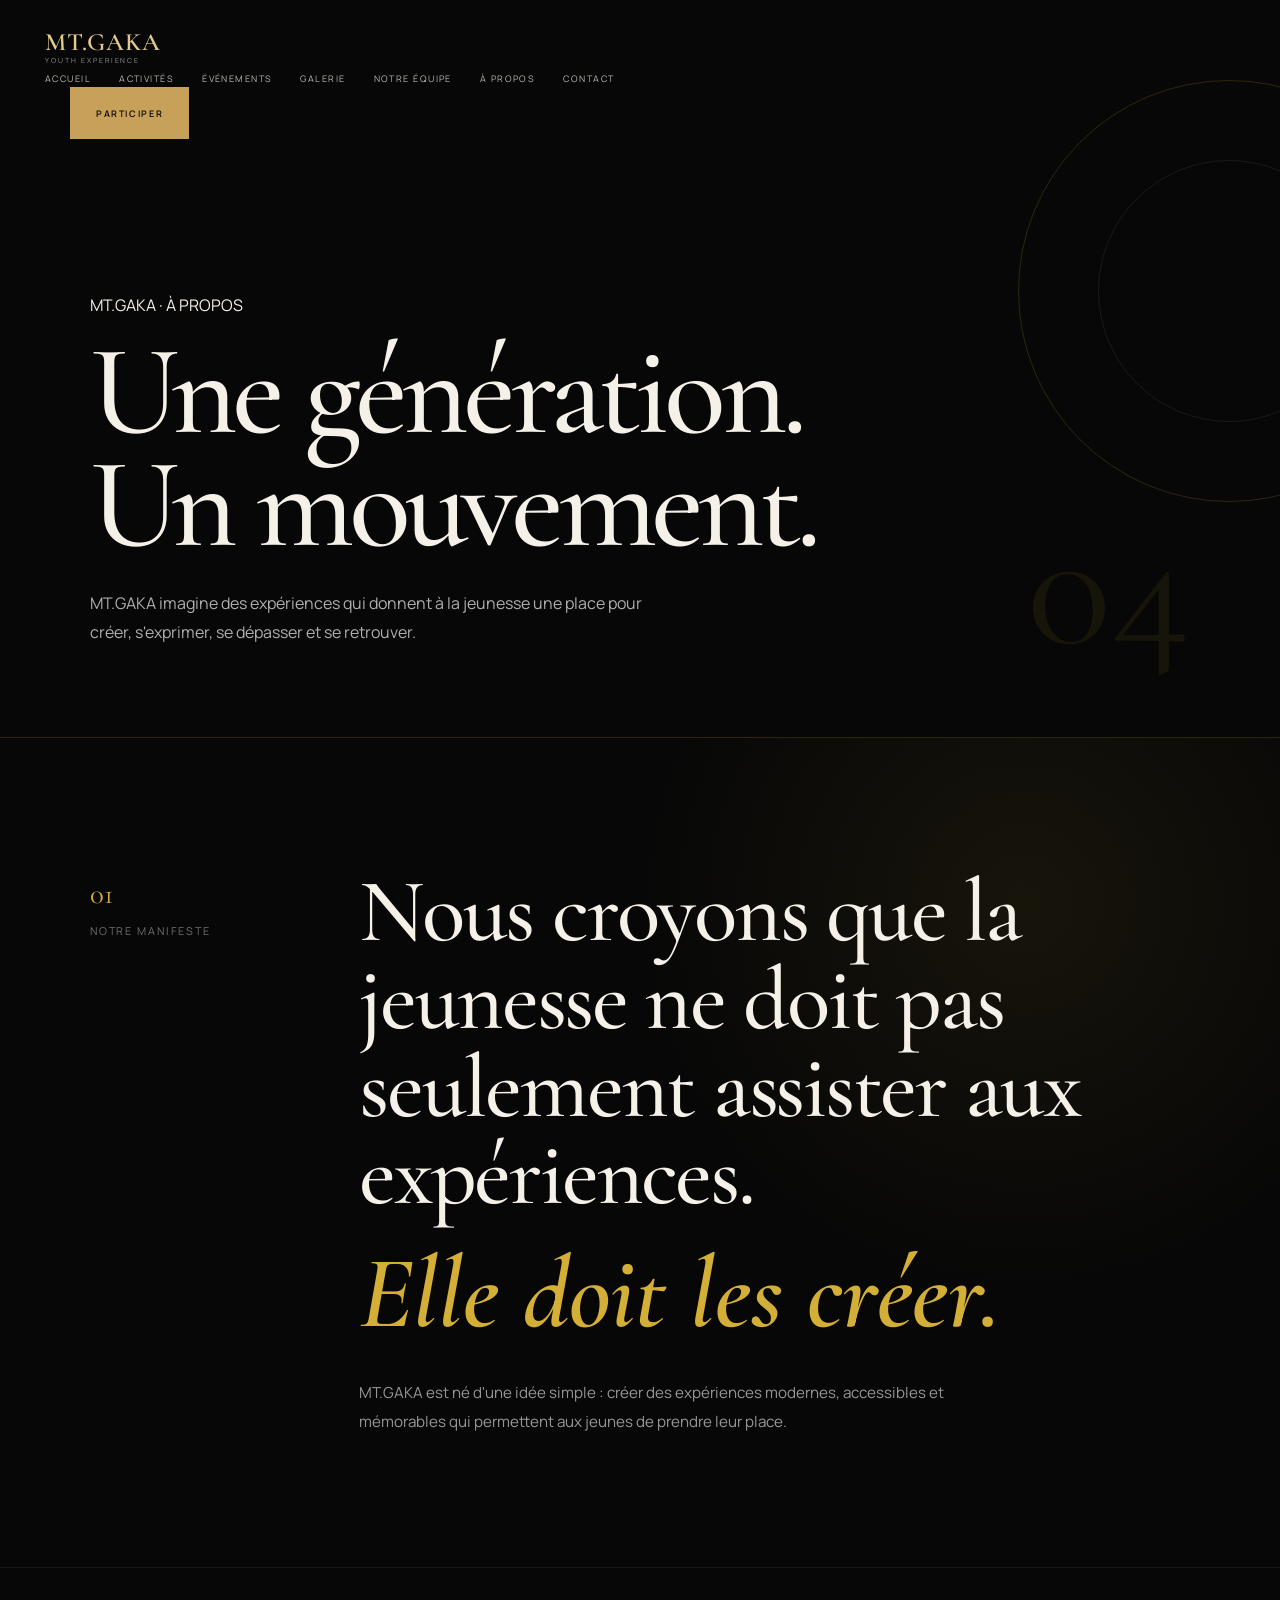
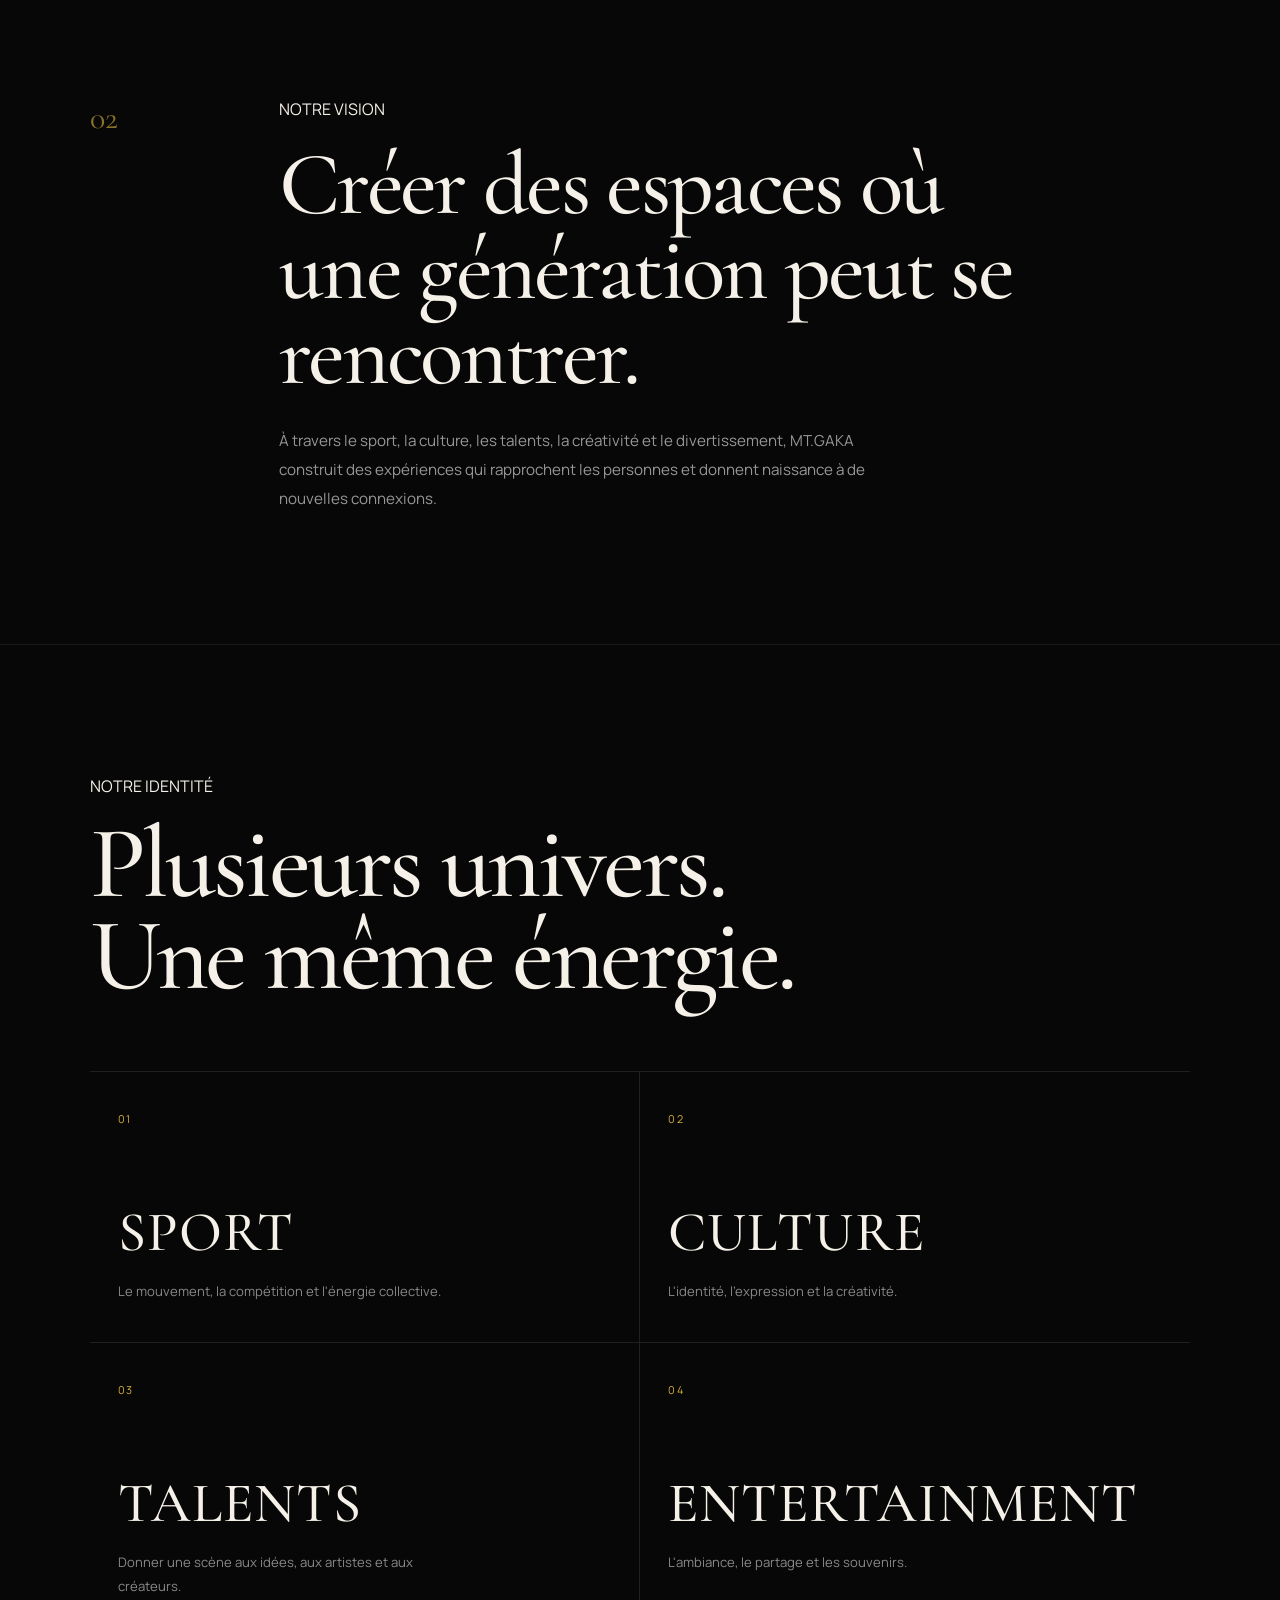
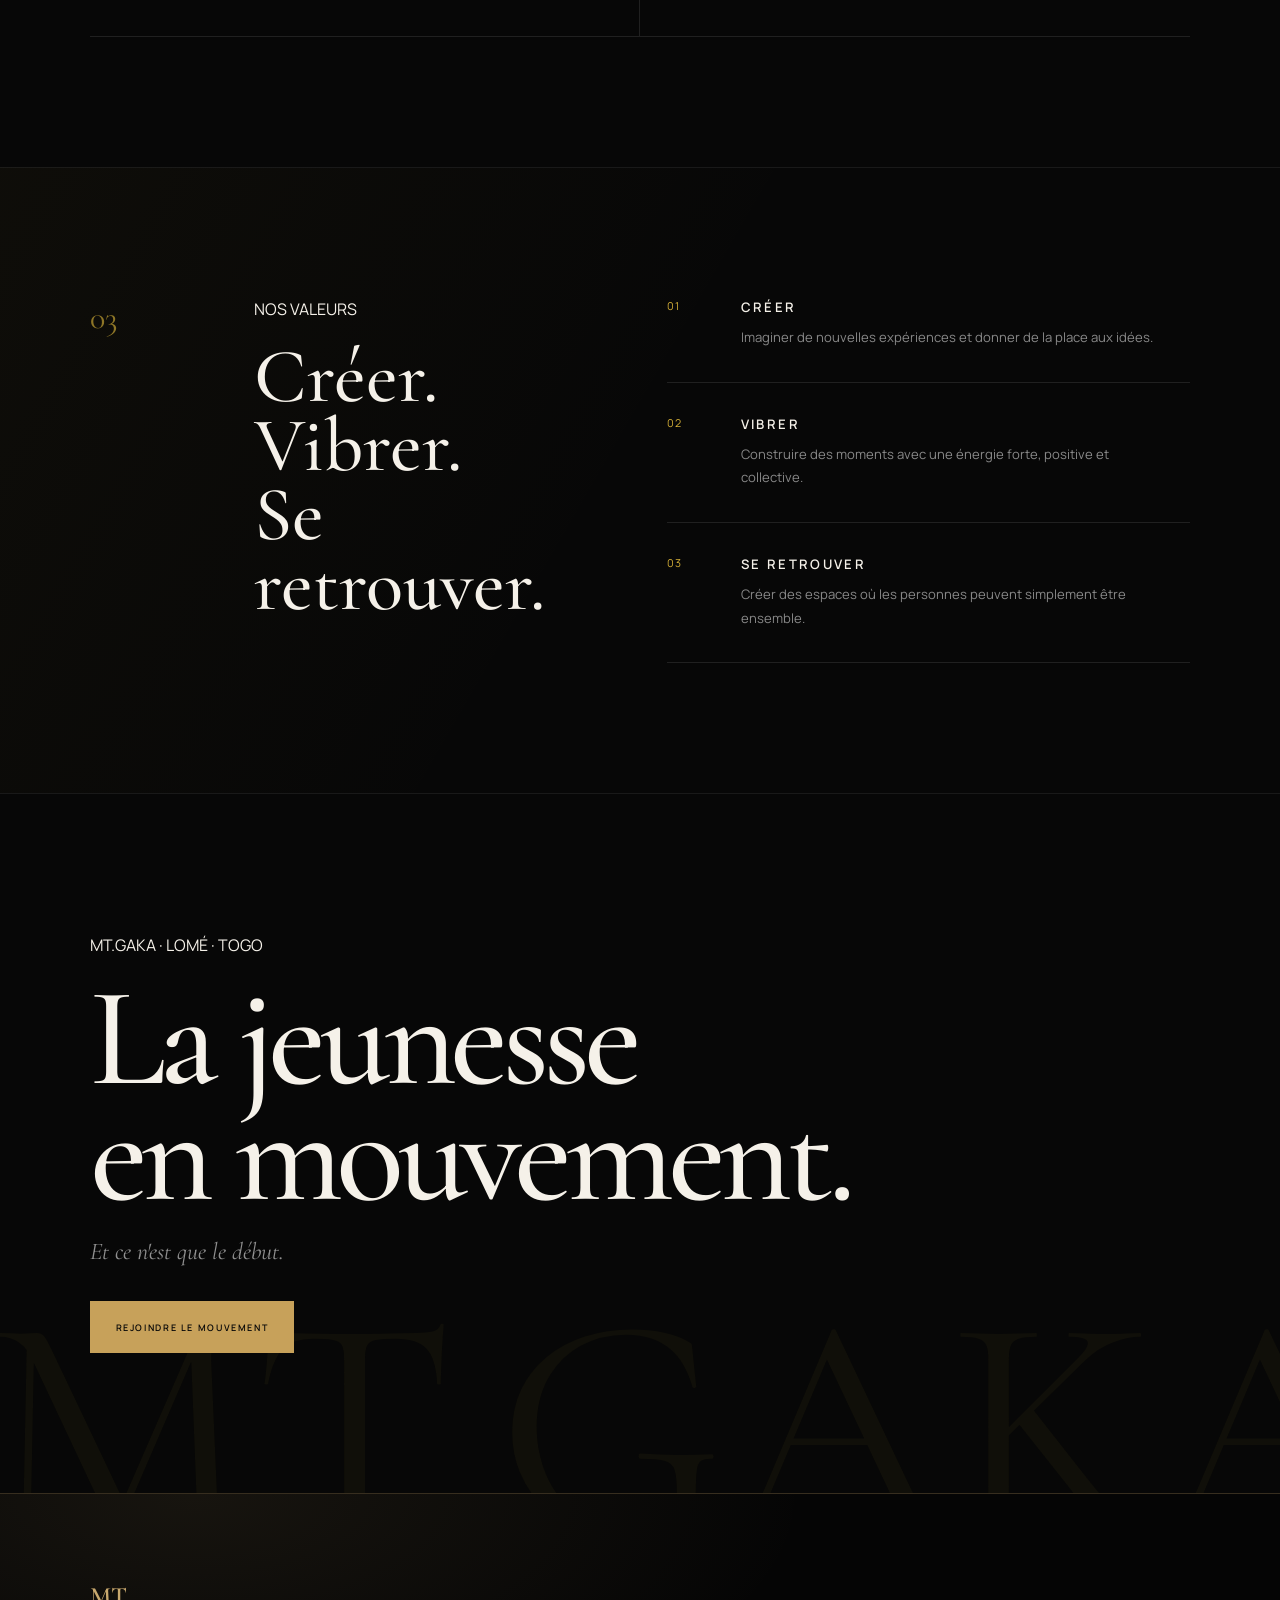
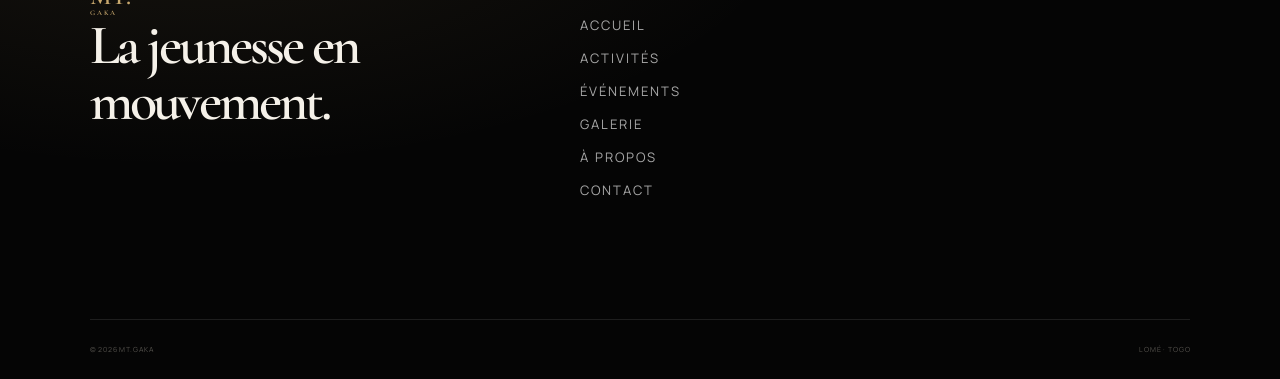
==== commit bed97737: "about.html aktualisieren" ====
--- a/about.html
+++ b/about.html
@@ -31,10 +31,10 @@
     <!-- HEADER -->
     <header class="site-header">
 
-        <a href="index.html" class="brand">
-            <span class="brand-mark">MT.</span>
-            <span class="brand-name">GAKA</span>
-        </a>
+        <a href="index.html" class="brand" aria-label="MT.GAKA Accueil">
+    <span class="brand-mark">MT.GAKA</span>
+    <span class="brand-name">Youth Experience</span>
+</a>
 
         <button
             class="menu-open"
--- a/css/style.css
+++ b/css/style.css
@@ -345,6 +345,9 @@
 .menu-open {
     display: none;
     position: relative;
+        flex-shrink: 0;
+    margin-left: 12px;
+    right: 0;
     z-index: 1001;
     width: 42px;
     height: 42px;
@@ -385,7 +388,7 @@
     display: block;
     position: fixed;
     inset: 0;
-    z-index: 1000;
+    z-index: 1001;
     padding: 125px 35px 40px;
     background: rgba(7, 7, 7, 0.97);
     backdrop-filter: blur(25px);
@@ -406,17 +409,37 @@
 
 
 /* X ANIMATION */
-
-body.menu-is-open .menu-open span {
-    opacity: 0;
-}
-
-body.menu-is-open .menu-open::before {
-    transform: translateY(6px) rotate(45deg);
-}
-
-body.menu-is-open .menu-open::after {
-    transform: translateY(-6px) rotate(-45deg);
+/* FIXED MOBILE MENU BUTTON */
+
+@media (max-width: 699px) {
+
+    .site-header .header-inner {
+        display: flex;
+        align-items: center;
+        justify-content: space-between;
+        width: 100%;
+        position: relative;
+    }
+
+    .site-header .menu-open {
+        position: absolute;
+        top: 50%;
+        right: 0;
+        transform: translateY(-50%);
+        margin: 0;
+        flex-shrink: 0;
+        z-index: 1002;
+    }
+
+    body.menu-is-open .site-header .menu-open {
+        position: fixed;
+        top: 22px;
+        right: 20px;
+        transform: none;
+        margin: 0;
+        z-index: 1002;
+    }
+
 }
 
 
@@ -983,12 +1006,12 @@
 @media (min-width: 700px) {
 
     .site-header {
-        padding: 25px 35px;
-    }
-
-    .site-header.header-scrolled {
-        padding: 15px 35px;
-    }
+padding: 25px 35px;
+}
+
+.site-header.header-scrolled {
+    padding: 25px 35px;
+}
 
     .main-navigation {
         display: block;
@@ -1048,12 +1071,12 @@
 @media (min-width: 1000px) {
 
     .site-header {
-        padding: 30px 45px;
-    }
-
-    .site-header.header-scrolled {
-        padding: 17px 45px;
-    }
+padding: 30px 45px;
+}
+
+.site-header.header-scrolled {
+    padding: 30px 45px;
+}
 
     .hero-section {
         padding-left: 45px;
@@ -5795,4 +5818,82 @@
     .team-grid {
         grid-template-columns: repeat(3, minmax(0, 1fr));
     }
+}
+/* ========================================
+   MT.GAKA — COMPTE À REBOURS
+======================================== */
+.gaka-countdown {
+    position: relative;
+    margin: 30px 0;
+    padding: 24px 16px;
+    background: linear-gradient(
+        135deg,
+        rgba(212, 175, 55, 0.08),
+        rgba(0, 0, 0, 0.85)
+    );
+    border: 1px solid rgba(212, 175, 55, 0.45);
+    border-radius: 14px;
+    text-align: center;
+    overflow: hidden;
+    box-shadow: 0 0 25px rgba(212, 175, 55, 0.08);
+}
+.countdown-heading {
+    margin: 0 0 22px;
+    color: #d4af37;
+    font-size: 0.75rem;
+    letter-spacing: 3px;
+    font-weight: 700;
+}
+.countdown-grid {
+    display: grid;
+    grid-template-columns: repeat(4, minmax(0, 1fr));
+    gap: 8px;
+}
+.countdown-unit {
+    min-width: 0;
+    padding: 15px 4px;
+    background: rgba(255, 255, 255, 0.025);
+    border: 1px solid rgba(212, 175, 55, 0.2);
+    border-radius: 8px;
+}
+.countdown-unit strong {
+    display: block;
+    color: #f3d77a;
+    font-size: clamp(1.35rem, 5vw, 2.2rem);
+    font-weight: 700;
+    line-height: 1.2;
+    font-variant-numeric: tabular-nums;
+    text-shadow: 0 0 12px rgba(212, 175, 55, 0.2);
+}
+.countdown-unit span {
+    display: block;
+    margin-top: 8px;
+    color: #c7c0b0;
+    font-size: 0.58rem;
+    letter-spacing: 1px;
+}
+.countdown-footer {
+    margin: 20px 0 0;
+    color: #b8b1a2;
+    font-size: 0.68rem;
+    letter-spacing: 1.5px;
+}
+@media (min-width: 600px) {
+    .gaka-countdown {
+        padding: 30px;
+    }
+    .countdown-grid {
+        gap: 14px;
+    }
+    .countdown-unit {
+        padding: 20px 10px;
+    }
+    .countdown-unit span {
+        font-size: 0.7rem;
+    }
+}
+@media (max-width: 699px) {
+.site-header .header-action {
+display: none;
+}
 }
